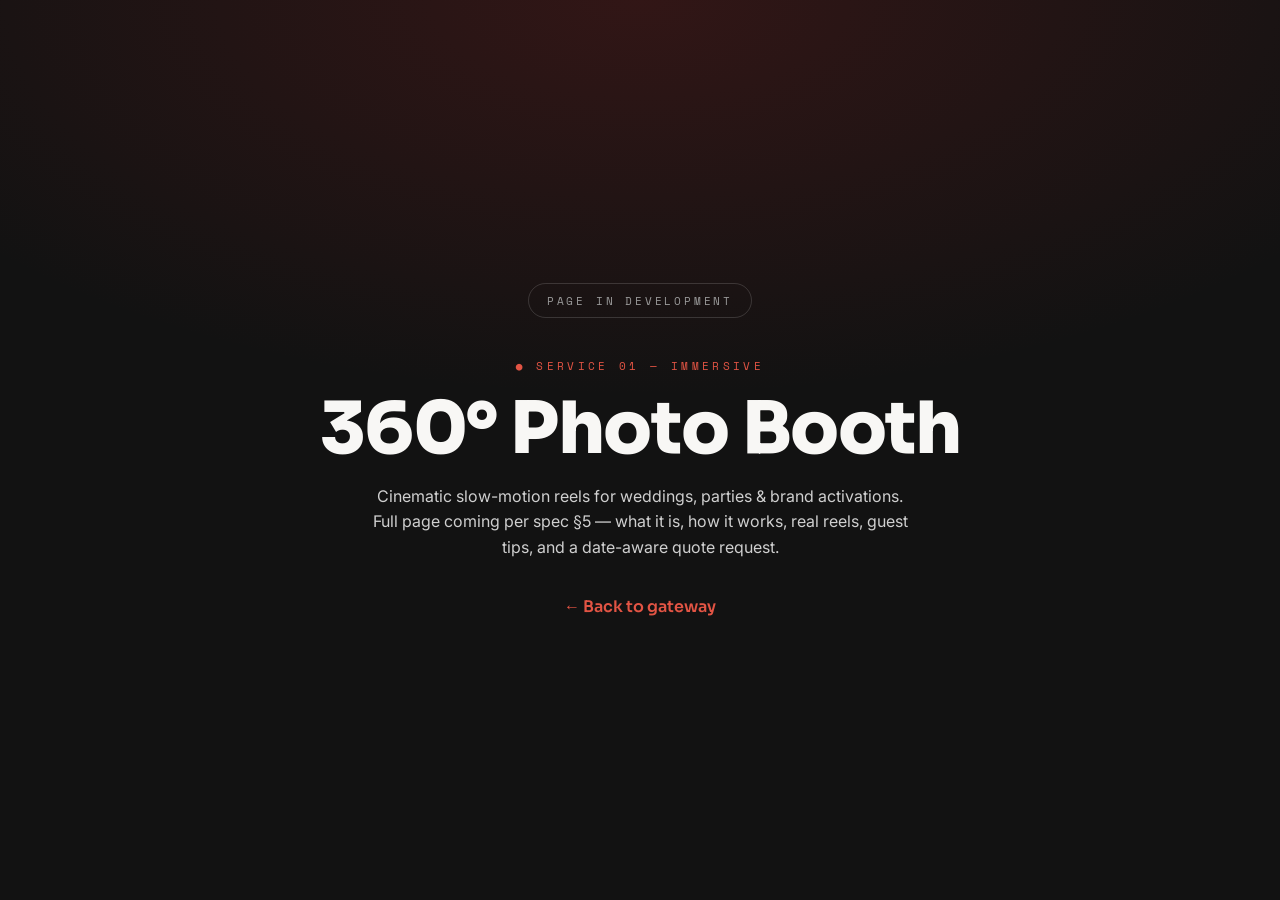
==== 360/index.html @ a1b97fe1 "Gateway landing prototype + spec v2 for kilpen.photography - Split 'choose your service' gateway wit" ====
<!DOCTYPE html>
<html lang="en">
<head>
  <meta charset="utf-8">
  <meta name="viewport" content="width=device-width, initial-scale=1">
  <title>360° Photo Booth — KilPen Photography</title>
  <meta name="theme-color" content="#121212">
  <link rel="preconnect" href="https://fonts.googleapis.com">
  <link rel="preconnect" href="https://fonts.gstatic.com" crossorigin>
  <link href="https://fonts.googleapis.com/css2?family=Sora:wght@600;800&family=Inter:wght@400;500&family=Space+Mono&display=swap" rel="stylesheet">
  <style>
    :root{--char:#121212;--red:#a32424;--flame:#e25444;--stone:#f8f7f5;--ink:#9a9a9a}
    *{margin:0;box-sizing:border-box}
    body{background:var(--char);color:var(--stone);font-family:"Inter",sans-serif;min-height:100svh;display:flex;flex-direction:column;align-items:center;justify-content:center;text-align:center;padding:2rem;background-image:radial-gradient(120% 80% at 50% 0%,rgba(163,36,36,.22),transparent 55%)}
    .eyebrow{font-family:"Space Mono",monospace;font-size:.7rem;letter-spacing:.3em;color:var(--flame);margin-bottom:1.2rem}
    h1{font-family:"Sora",sans-serif;font-weight:800;font-size:clamp(2.4rem,7vw,4.5rem);line-height:1;letter-spacing:-.02em;margin-bottom:1.2rem}
    p{max-width:34rem;color:#cfcfcf;line-height:1.6;margin-bottom:2.2rem}
    .tag{font-family:"Space Mono",monospace;font-size:.7rem;letter-spacing:.25em;color:var(--ink);border:1px solid rgba(255,255,255,.15);border-radius:999px;padding:.5rem 1.1rem;margin-bottom:2.4rem}
    a{color:var(--flame);text-decoration:none;font-family:"Sora",sans-serif;font-weight:600}
    a:hover{color:#fff}
  </style>
</head>
<body>
  <span class="tag">PAGE IN DEVELOPMENT</span>
  <span class="eyebrow">● SERVICE 01 — IMMERSIVE</span>
  <h1>360° Photo Booth</h1>
  <p>Cinematic slow-motion reels for weddings, parties &amp; brand activations. Full page coming per spec §5 — what&nbsp;it&nbsp;is, how it works, real reels, guest tips, and a date-aware quote request.</p>
  <a href="../">← Back to gateway</a>
</body>
</html>
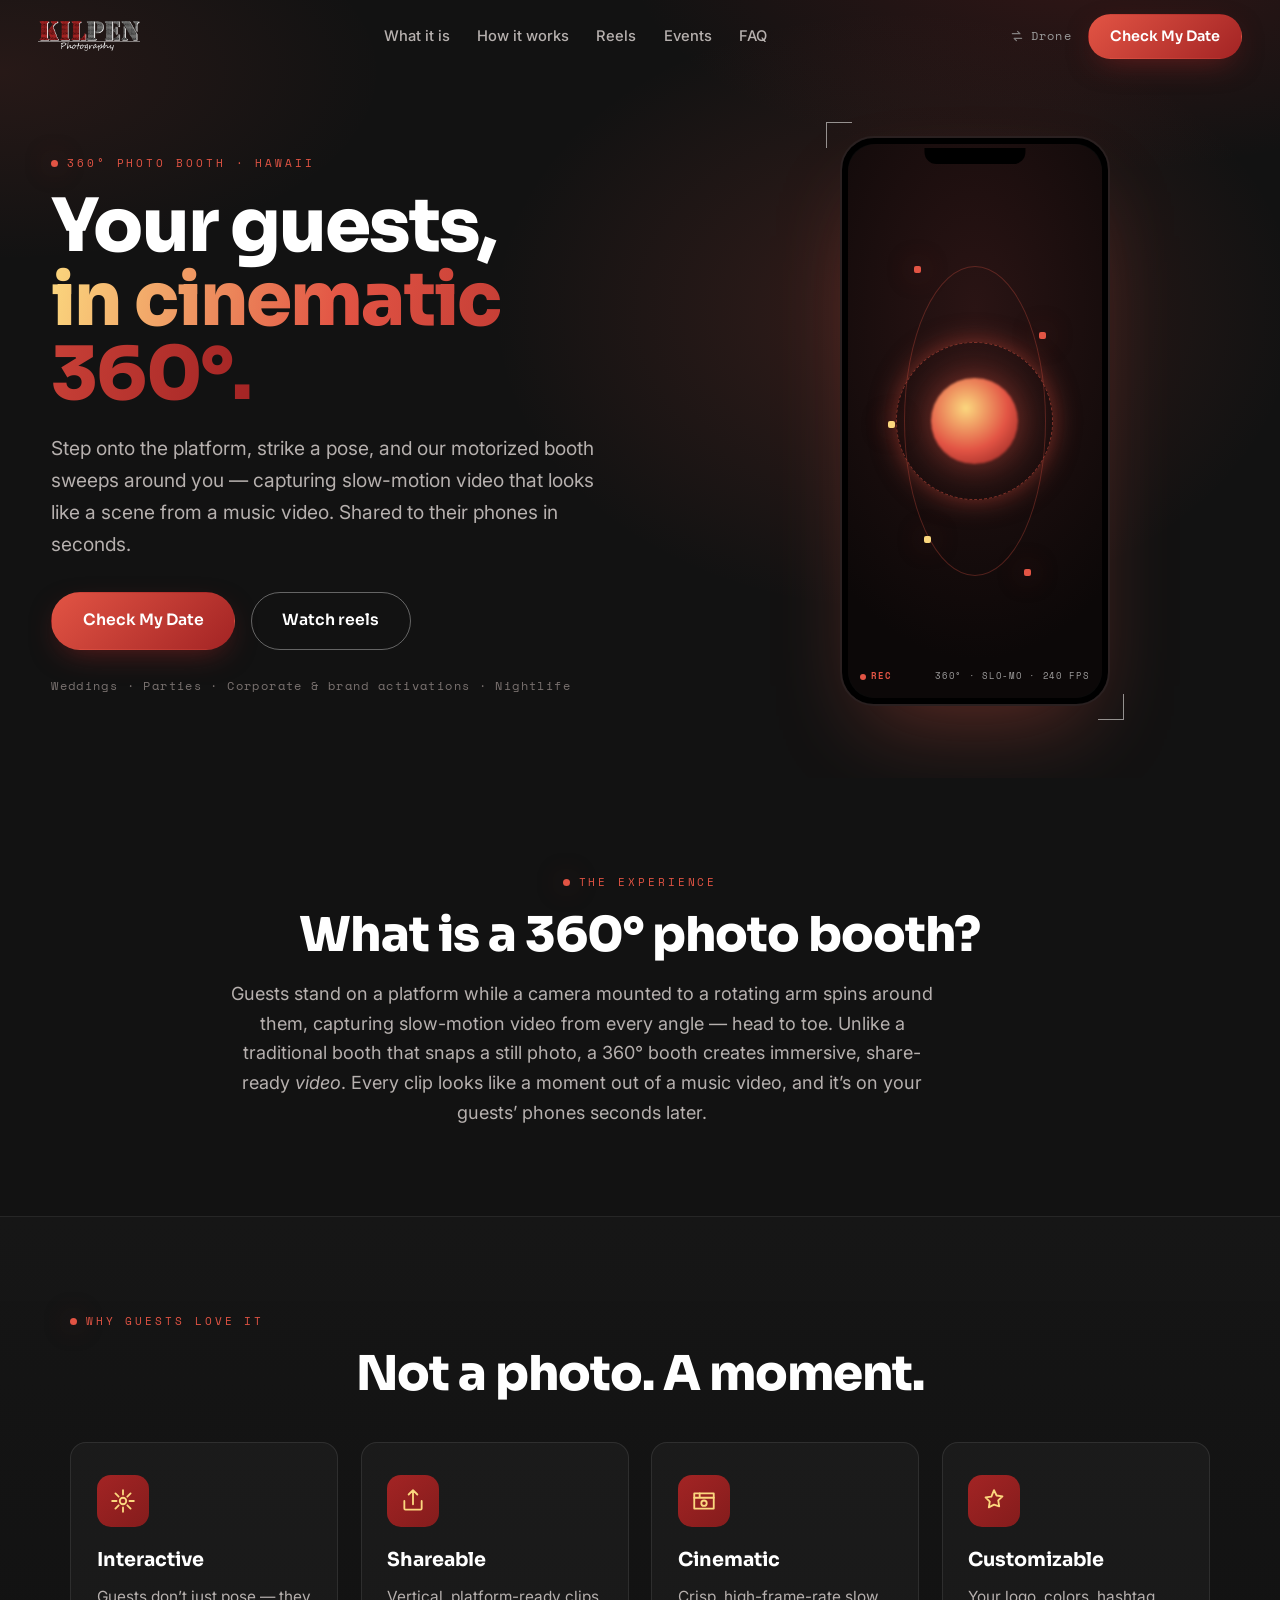
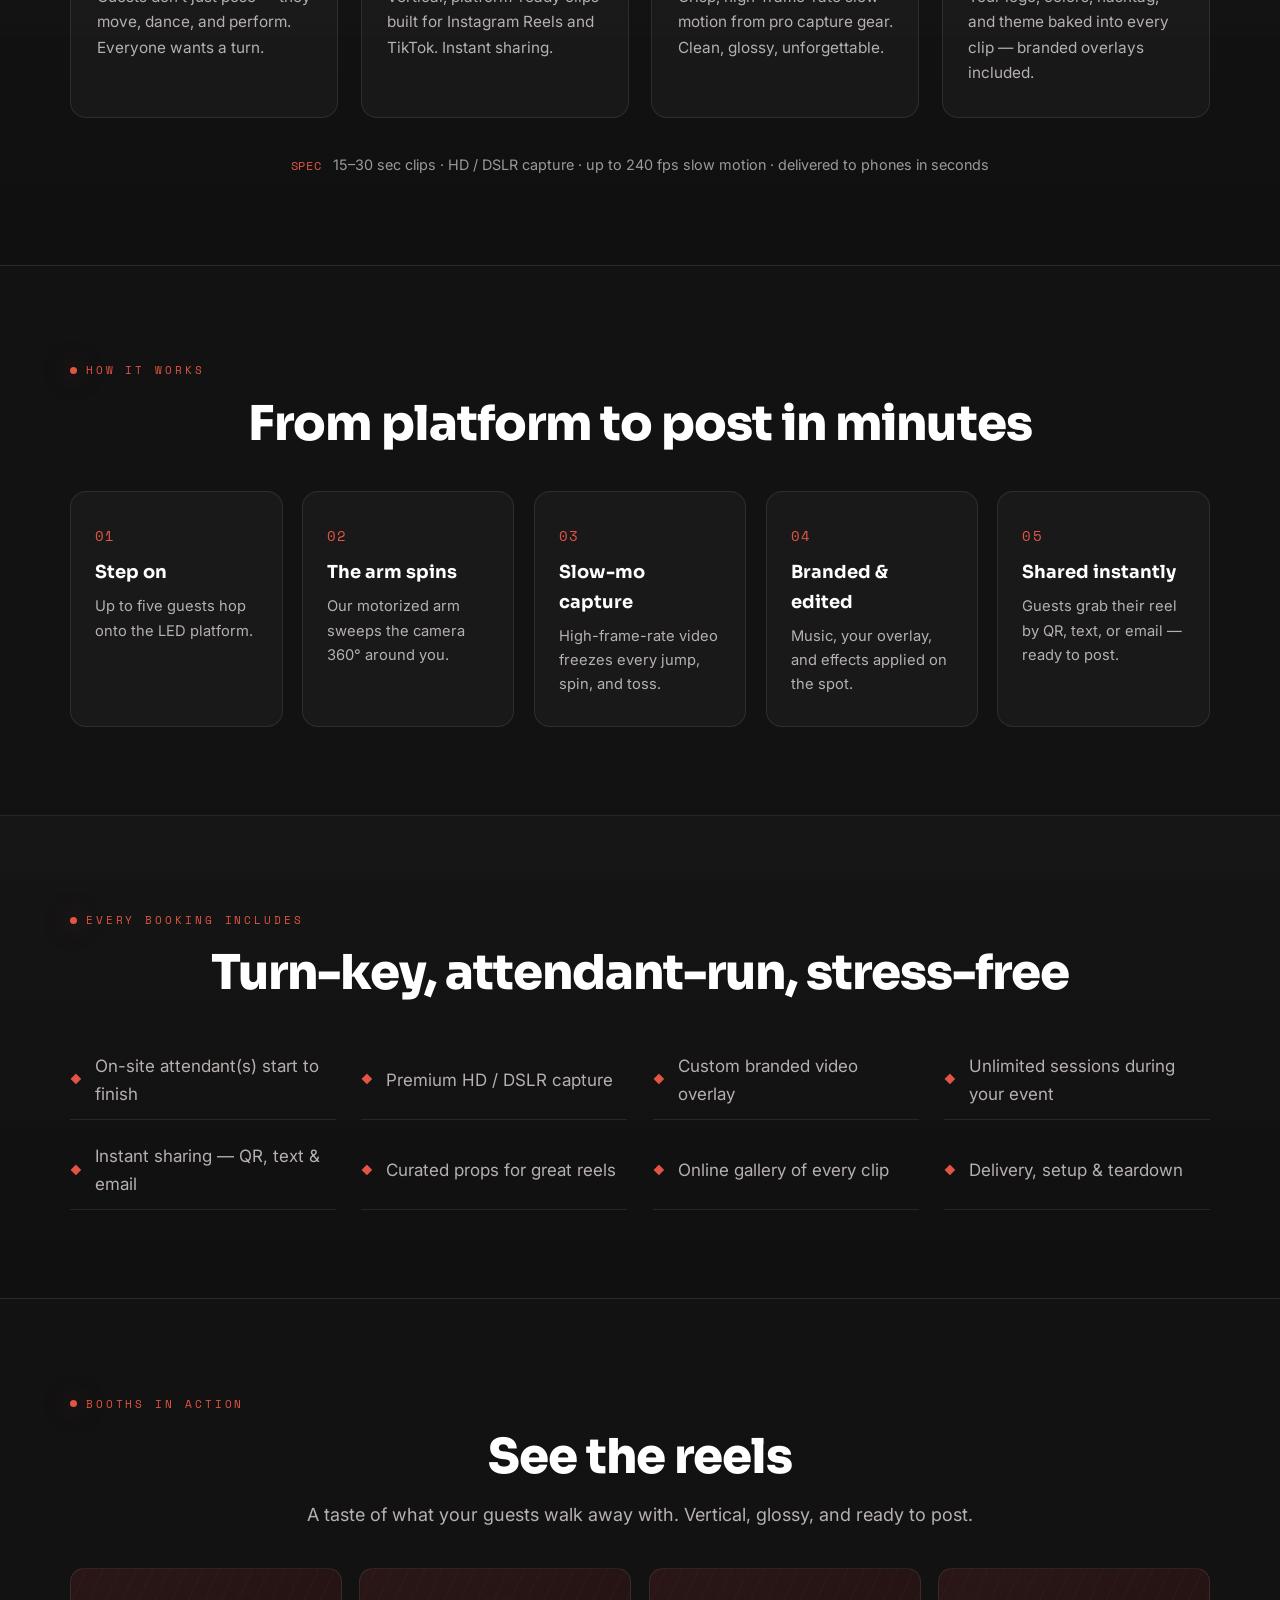
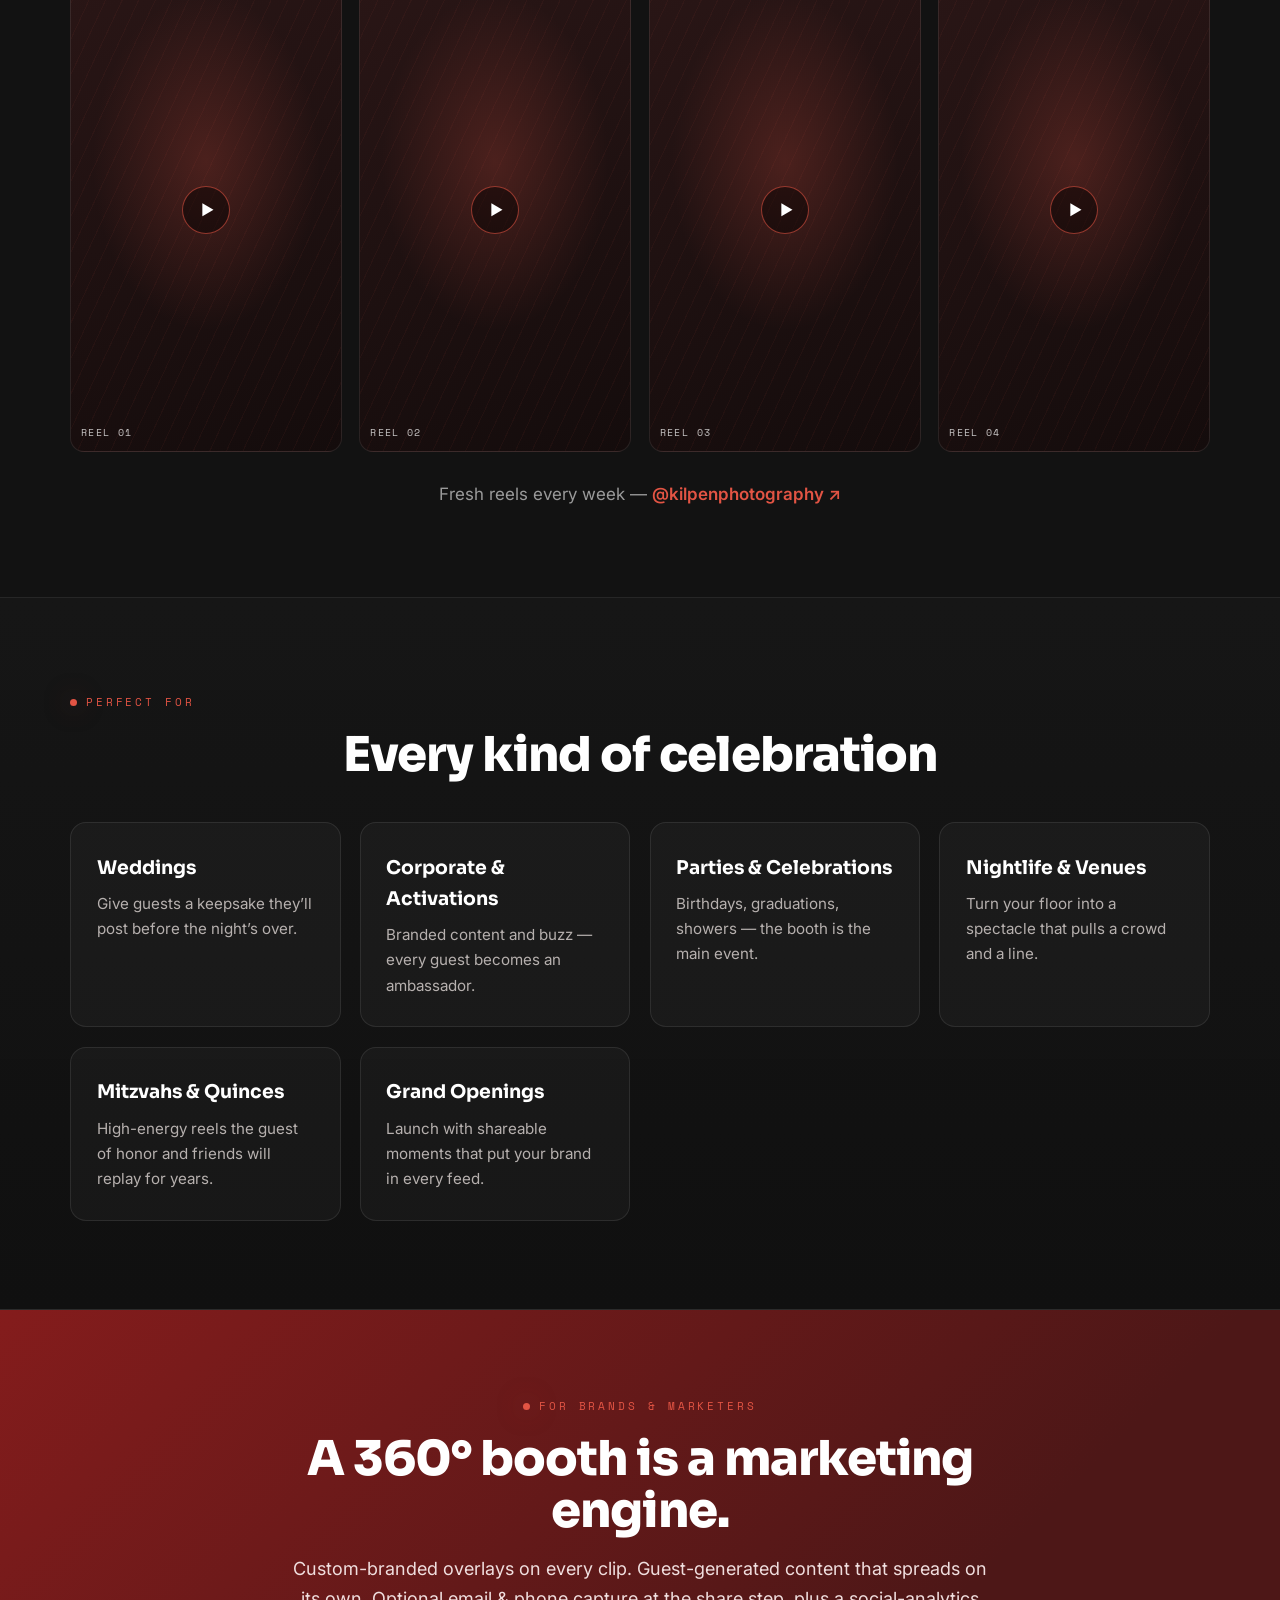
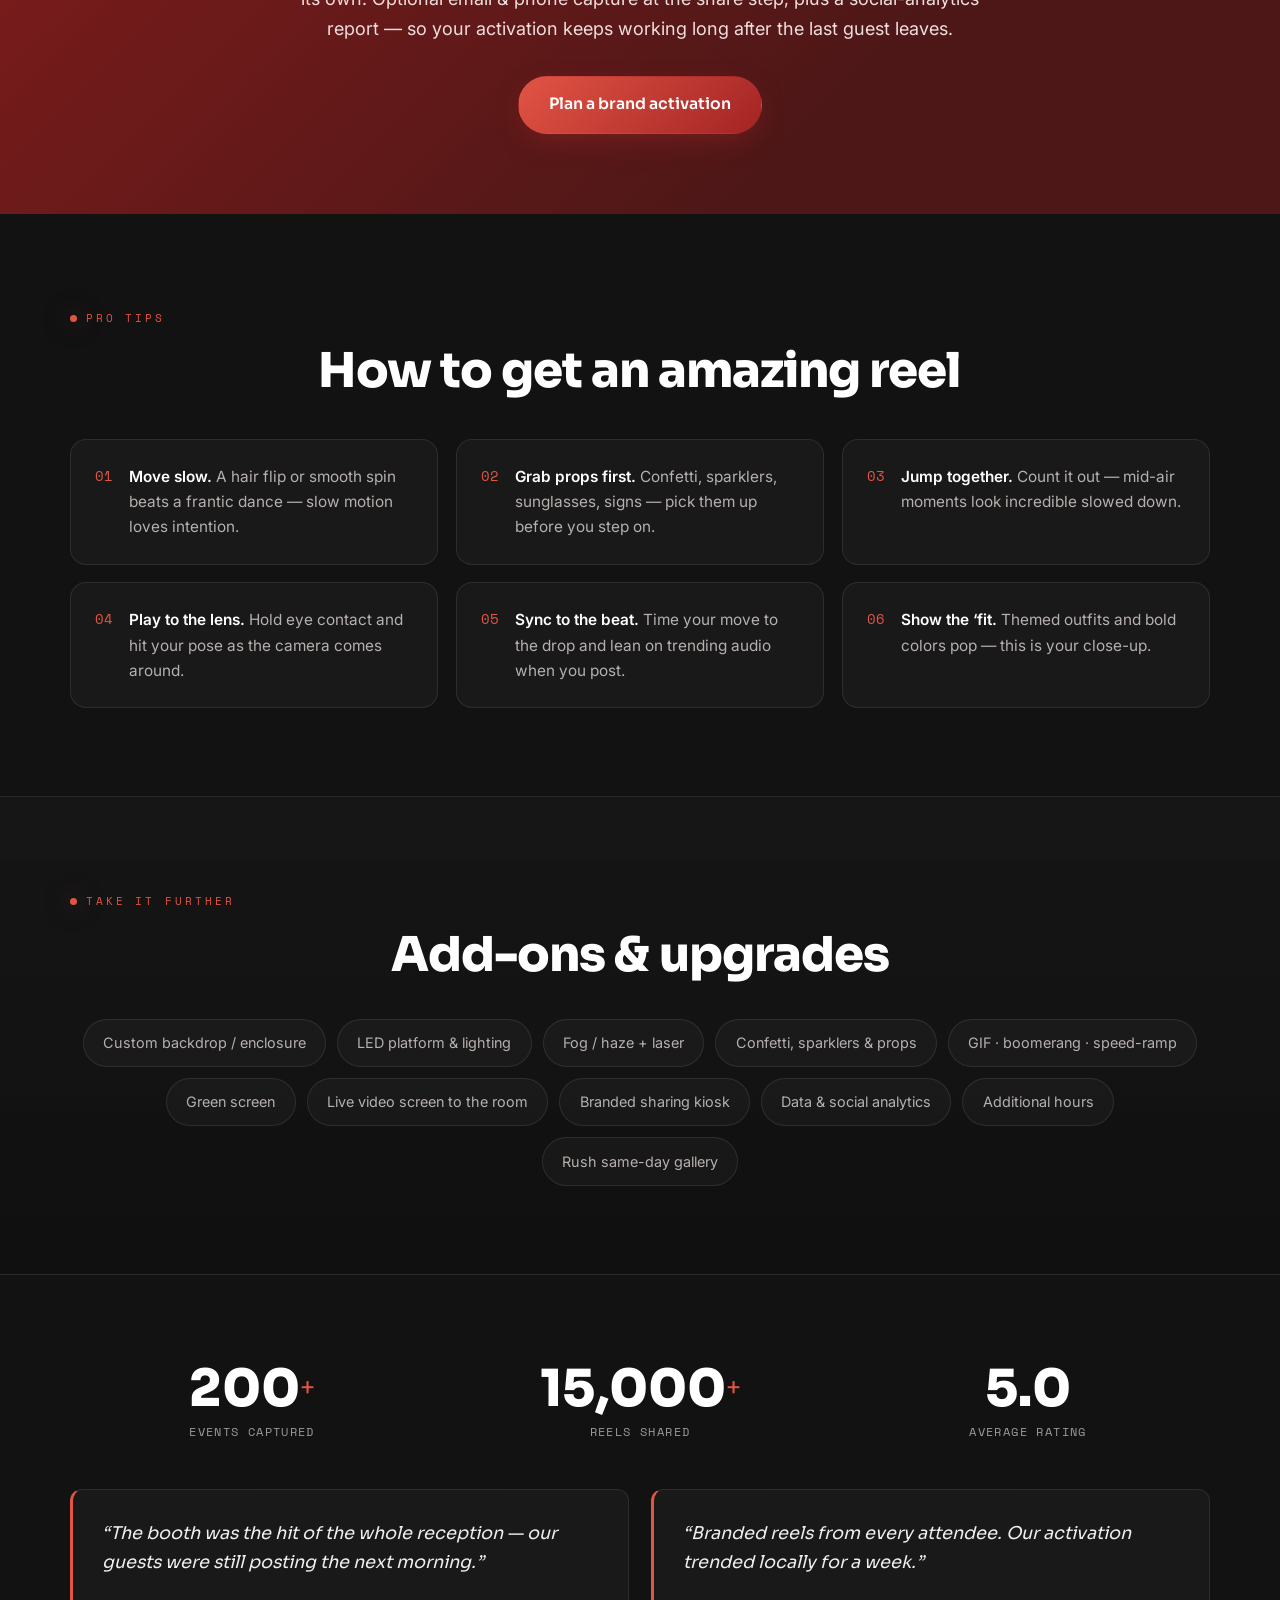
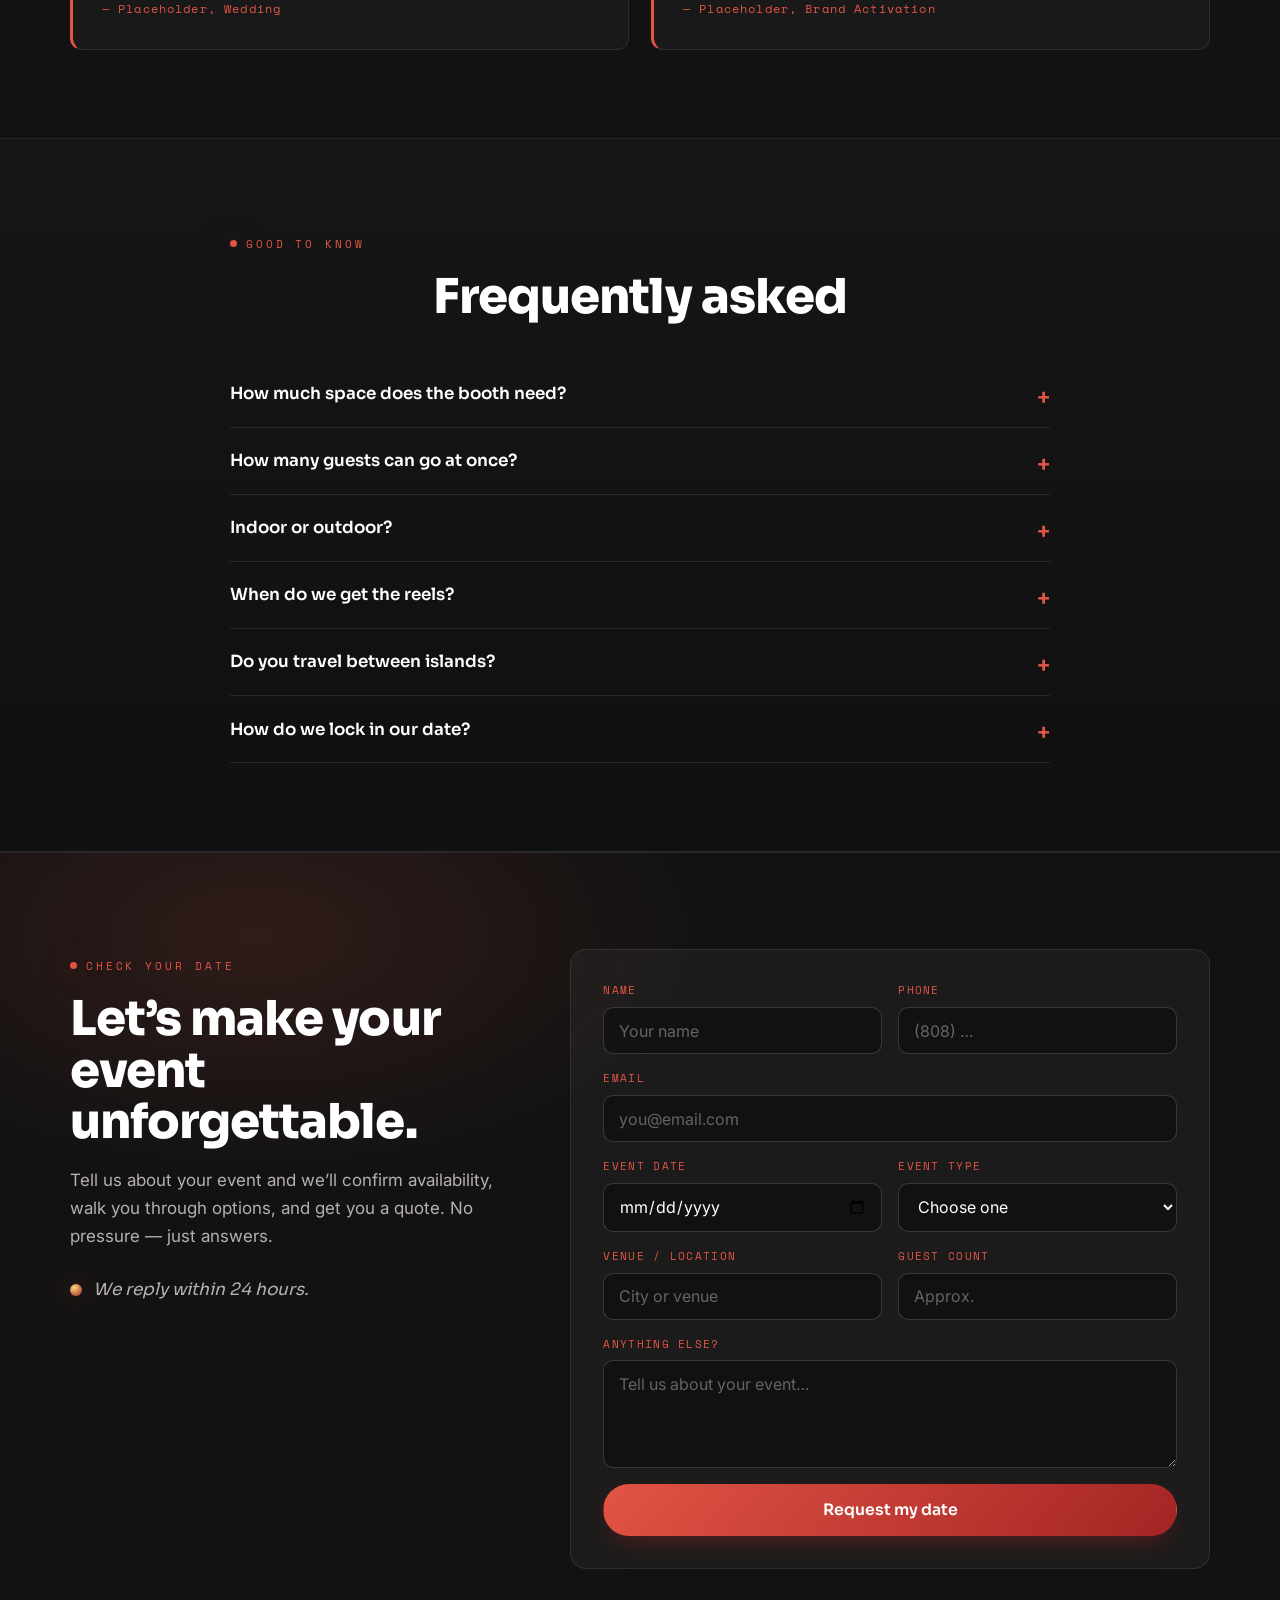
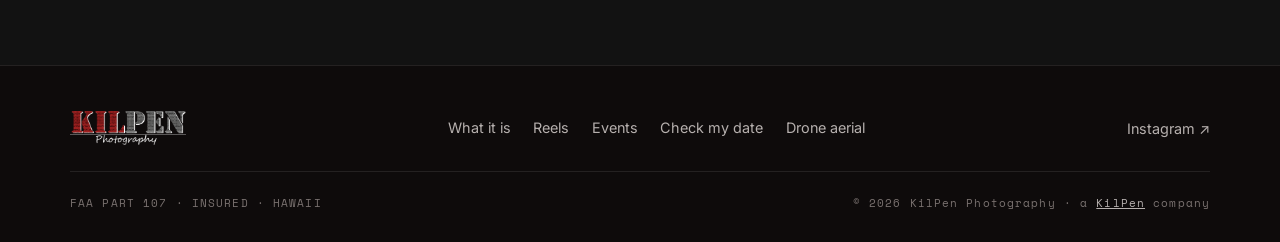
==== commit 59611965: "Build full /360 photo booth page Complete long-form page per spec §5, dark neon-crimson nightlife ae" ====
--- a/360/index.html
+++ b/360/index.html
@@ -3,28 +3,327 @@
 <head>
   <meta charset="utf-8">
   <meta name="viewport" content="width=device-width, initial-scale=1">
-  <title>360° Photo Booth — KilPen Photography</title>
+  <title>360° Photo Booth — KilPen Photography | Hawaii</title>
+  <meta name="description" content="KilPen Photography's 360° photo booth captures cinematic slow-motion reels your guests share instantly. Weddings, parties & brand activations across Hawaii. Check your date.">
   <meta name="theme-color" content="#121212">
+  <meta property="og:title" content="360° Photo Booth — KilPen Photography">
+  <meta property="og:description" content="Cinematic slow-motion 360° reels for weddings, parties & brand activations across Hawaii.">
+  <meta property="og:image" content="../assets/img/kilpen-penguin.png">
+  <link rel="icon" type="image/png" sizes="180x180" href="../assets/img/favicon-180.png">
+  <link rel="icon" type="image/png" sizes="32x32" href="../assets/img/favicon-32.png">
+  <link rel="apple-touch-icon" href="../assets/img/favicon-180.png">
   <link rel="preconnect" href="https://fonts.googleapis.com">
   <link rel="preconnect" href="https://fonts.gstatic.com" crossorigin>
-  <link href="https://fonts.googleapis.com/css2?family=Sora:wght@600;800&family=Inter:wght@400;500&family=Space+Mono&display=swap" rel="stylesheet">
-  <style>
-    :root{--char:#121212;--red:#a32424;--flame:#e25444;--stone:#f8f7f5;--ink:#9a9a9a}
-    *{margin:0;box-sizing:border-box}
-    body{background:var(--char);color:var(--stone);font-family:"Inter",sans-serif;min-height:100svh;display:flex;flex-direction:column;align-items:center;justify-content:center;text-align:center;padding:2rem;background-image:radial-gradient(120% 80% at 50% 0%,rgba(163,36,36,.22),transparent 55%)}
-    .eyebrow{font-family:"Space Mono",monospace;font-size:.7rem;letter-spacing:.3em;color:var(--flame);margin-bottom:1.2rem}
-    h1{font-family:"Sora",sans-serif;font-weight:800;font-size:clamp(2.4rem,7vw,4.5rem);line-height:1;letter-spacing:-.02em;margin-bottom:1.2rem}
-    p{max-width:34rem;color:#cfcfcf;line-height:1.6;margin-bottom:2.2rem}
-    .tag{font-family:"Space Mono",monospace;font-size:.7rem;letter-spacing:.25em;color:var(--ink);border:1px solid rgba(255,255,255,.15);border-radius:999px;padding:.5rem 1.1rem;margin-bottom:2.4rem}
-    a{color:var(--flame);text-decoration:none;font-family:"Sora",sans-serif;font-weight:600}
-    a:hover{color:#fff}
-  </style>
+  <link href="https://fonts.googleapis.com/css2?family=Sora:wght@400;600;700;800&family=Inter:wght@400;500;600&family=Space+Mono:wght@400;700&display=swap" rel="stylesheet">
+  <link rel="stylesheet" href="../assets/css/booth.css">
 </head>
 <body>
-  <span class="tag">PAGE IN DEVELOPMENT</span>
-  <span class="eyebrow">● SERVICE 01 — IMMERSIVE</span>
-  <h1>360° Photo Booth</h1>
-  <p>Cinematic slow-motion reels for weddings, parties &amp; brand activations. Full page coming per spec §5 — what&nbsp;it&nbsp;is, how it works, real reels, guest tips, and a date-aware quote request.</p>
-  <a href="../">← Back to gateway</a>
+
+  <!-- ===== Nav ===== -->
+  <header class="nav" id="nav">
+    <div class="nav__inner">
+      <a class="nav__brand" href="../" aria-label="KilPen Photography home">
+        <img src="../assets/img/kilpen-wordmark-dark.png" alt="KilPen Photography" height="30">
+      </a>
+      <nav class="nav__links" id="navLinks" aria-label="Primary">
+        <a href="#what">What it is</a>
+        <a href="#how">How it works</a>
+        <a href="#reels">Reels</a>
+        <a href="#events">Events</a>
+        <a href="#faq">FAQ</a>
+      </nav>
+      <div class="nav__actions">
+        <a href="../drone/" class="nav__switch"><svg viewBox="0 0 24 24" width="14" height="14" aria-hidden="true"><path d="M4 8h13l-4-4M20 16H7l4 4" fill="none" stroke="currentColor" stroke-width="2" stroke-linecap="round" stroke-linejoin="round"/></svg> Drone</a>
+        <a href="#quote" class="btn btn--primary btn--sm">Check My Date</a>
+      </div>
+      <button class="nav__toggle" id="navToggle" aria-label="Menu" aria-expanded="false"><span></span><span></span><span></span></button>
+    </div>
+  </header>
+
+  <!-- ===== Hero ===== -->
+  <section class="hero">
+    <div class="hero__glow" aria-hidden="true"></div>
+    <div class="hero__grid">
+      <div class="hero__copy">
+        <span class="eyebrow"><i class="dot"></i>360° PHOTO BOOTH · HAWAII</span>
+        <h1 class="hero__title">Your guests,<br><span class="grad">in cinematic 360°.</span></h1>
+        <p class="hero__sub">Step onto the platform, strike a pose, and our motorized booth sweeps around you — capturing slow-motion video that looks like a scene from a music video. Shared to their phones in seconds.</p>
+        <div class="hero__cta">
+          <a href="#quote" class="btn btn--primary">Check My Date</a>
+          <a href="#reels" class="btn btn--ghost">Watch reels</a>
+        </div>
+        <p class="hero__trust">Weddings · Parties · Corporate &amp; brand activations · Nightlife</p>
+      </div>
+
+      <!-- Placeholder reel: a phone-framed 360 reel mockup (swap for a real vertical reel loop) -->
+      <div class="hero__reel" aria-hidden="true">
+        <div class="phone">
+          <div class="phone__notch"></div>
+          <div class="phone__screen">
+            <div class="reelfx">
+              <div class="reelfx__ring"></div>
+              <div class="reelfx__subject"></div>
+              <span class="reelfx__c reelfx__c1"></span>
+              <span class="reelfx__c reelfx__c2"></span>
+              <span class="reelfx__c reelfx__c3"></span>
+              <span class="reelfx__c reelfx__c4"></span>
+              <span class="reelfx__c reelfx__c5"></span>
+            </div>
+            <div class="phone__hud">
+              <span class="phone__rec"><i></i>REC</span>
+              <span>360° · SLO-MO · 240 FPS</span>
+            </div>
+          </div>
+        </div>
+        <div class="corner corner--tl"></div>
+        <div class="corner corner--br"></div>
+      </div>
+    </div>
+  </section>
+
+  <!-- ===== What is a 360 booth ===== -->
+  <section class="section" id="what">
+    <div class="container narrow center">
+      <span class="eyebrow center"><i class="dot"></i>THE EXPERIENCE</span>
+      <h2 class="section__title">What is a 360° photo booth?</h2>
+      <p class="lede">Guests stand on a platform while a camera mounted to a rotating arm spins around them, capturing slow-motion video from every angle — head to toe. Unlike a traditional booth that snaps a still photo, a 360° booth creates immersive, share-ready <em>video</em>. Every clip looks like a moment out of a music video, and it&rsquo;s on your guests&rsquo; phones seconds later.</p>
+    </div>
+  </section>
+
+  <!-- ===== Why / four pillars ===== -->
+  <section class="section section--alt" id="why">
+    <div class="container">
+      <span class="eyebrow center"><i class="dot"></i>WHY GUESTS LOVE IT</span>
+      <h2 class="section__title center">Not a photo. A moment.</h2>
+      <div class="pillars">
+        <article class="pillar reveal">
+          <div class="pillar__icon"><svg viewBox="0 0 24 24"><path d="M12 2v4M12 18v4M2 12h4M18 12h4M5 5l3 3M16 16l3 3M19 5l-3 3M8 16l-3 3"/><circle cx="12" cy="12" r="3"/></svg></div>
+          <h3>Interactive</h3>
+          <p>Guests don&rsquo;t just pose — they move, dance, and perform. Everyone wants a turn.</p>
+        </article>
+        <article class="pillar reveal delay-1">
+          <div class="pillar__icon"><svg viewBox="0 0 24 24"><path d="M4 12v7a1 1 0 0 0 1 1h14a1 1 0 0 0 1-1v-7M16 6l-4-4-4 4M12 2v13"/></svg></div>
+          <h3>Shareable</h3>
+          <p>Vertical, platform-ready clips built for Instagram Reels and TikTok. Instant sharing.</p>
+        </article>
+        <article class="pillar reveal delay-2">
+          <div class="pillar__icon"><svg viewBox="0 0 24 24"><path d="M3 5h18v14H3z"/><path d="M3 9h18M8 5v4"/><circle cx="12" cy="14" r="2.5"/></svg></div>
+          <h3>Cinematic</h3>
+          <p>Crisp, high-frame-rate slow motion from pro capture gear. Clean, glossy, unforgettable.</p>
+        </article>
+        <article class="pillar reveal delay-3">
+          <div class="pillar__icon"><svg viewBox="0 0 24 24"><path d="M12 2l2.4 4.9 5.4.8-3.9 3.8.9 5.4L12 15.4 7.2 17.9l.9-5.4L4.2 8.7l5.4-.8z"/></svg></div>
+          <h3>Customizable</h3>
+          <p>Your logo, colors, hashtag, and theme baked into every clip — branded overlays included.</p>
+        </article>
+      </div>
+      <p class="spec-note center"><span class="mono">SPEC</span> 15–30&nbsp;sec clips · HD / DSLR capture · up to 240&nbsp;fps slow motion · delivered to phones in seconds</p>
+    </div>
+  </section>
+
+  <!-- ===== How it works ===== -->
+  <section class="section" id="how">
+    <div class="container">
+      <span class="eyebrow center"><i class="dot"></i>HOW IT WORKS</span>
+      <h2 class="section__title center">From platform to post in minutes</h2>
+      <ol class="steps">
+        <li class="step reveal"><span class="step__n">01</span><h3>Step on</h3><p>Up to five guests hop onto the LED platform.</p></li>
+        <li class="step reveal delay-1"><span class="step__n">02</span><h3>The arm spins</h3><p>Our motorized arm sweeps the camera 360° around you.</p></li>
+        <li class="step reveal delay-2"><span class="step__n">03</span><h3>Slow-mo capture</h3><p>High-frame-rate video freezes every jump, spin, and toss.</p></li>
+        <li class="step reveal delay-3"><span class="step__n">04</span><h3>Branded &amp; edited</h3><p>Music, your overlay, and effects applied on the spot.</p></li>
+        <li class="step reveal delay-4"><span class="step__n">05</span><h3>Shared instantly</h3><p>Guests grab their reel by QR, text, or email — ready to post.</p></li>
+      </ol>
+    </div>
+  </section>
+
+  <!-- ===== What's included ===== -->
+  <section class="section section--alt" id="included">
+    <div class="container">
+      <span class="eyebrow center"><i class="dot"></i>EVERY BOOKING INCLUDES</span>
+      <h2 class="section__title center">Turn-key, attendant-run, stress-free</h2>
+      <ul class="included">
+        <li class="reveal"><span>◆</span>On-site attendant(s) start to finish</li>
+        <li class="reveal"><span>◆</span>Premium HD / DSLR capture</li>
+        <li class="reveal"><span>◆</span>Custom branded video overlay</li>
+        <li class="reveal"><span>◆</span>Unlimited sessions during your event</li>
+        <li class="reveal"><span>◆</span>Instant sharing — QR, text &amp; email</li>
+        <li class="reveal"><span>◆</span>Curated props for great reels</li>
+        <li class="reveal"><span>◆</span>Online gallery of every clip</li>
+        <li class="reveal"><span>◆</span>Delivery, setup &amp; teardown</li>
+      </ul>
+    </div>
+  </section>
+
+  <!-- ===== Reels gallery ===== -->
+  <section class="section" id="reels">
+    <div class="container">
+      <span class="eyebrow center"><i class="dot"></i>BOOTHS IN ACTION</span>
+      <h2 class="section__title center">See the reels</h2>
+      <p class="lede center">A taste of what your guests walk away with. Vertical, glossy, and ready to post.</p>
+      <!-- [CONFIRM] Placeholder reel tiles — swap each for a real 9:16 reel (video/poster) or an embedded Instagram feed -->
+      <div class="reels">
+        <div class="reel reveal"><span class="reel__play">▶</span><span class="reel__tag">REEL 01</span></div>
+        <div class="reel reveal delay-1"><span class="reel__play">▶</span><span class="reel__tag">REEL 02</span></div>
+        <div class="reel reveal delay-2"><span class="reel__play">▶</span><span class="reel__tag">REEL 03</span></div>
+        <div class="reel reveal delay-3"><span class="reel__play">▶</span><span class="reel__tag">REEL 04</span></div>
+      </div>
+      <p class="reels__follow">Fresh reels every week —
+        <a href="https://instagram.com/kilpenphotography" rel="noopener">@kilpenphotography ↗</a>
+      </p>
+    </div>
+  </section>
+
+  <!-- ===== Event types ===== -->
+  <section class="section section--alt" id="events">
+    <div class="container">
+      <span class="eyebrow center"><i class="dot"></i>PERFECT FOR</span>
+      <h2 class="section__title center">Every kind of celebration</h2>
+      <div class="events">
+        <article class="event reveal"><h3>Weddings</h3><p>Give guests a keepsake they&rsquo;ll post before the night&rsquo;s over.</p></article>
+        <article class="event reveal delay-1"><h3>Corporate &amp; Activations</h3><p>Branded content and buzz — every guest becomes an ambassador.</p></article>
+        <article class="event reveal delay-2"><h3>Parties &amp; Celebrations</h3><p>Birthdays, graduations, showers — the booth is the main event.</p></article>
+        <article class="event reveal delay-3"><h3>Nightlife &amp; Venues</h3><p>Turn your floor into a spectacle that pulls a crowd and a line.</p></article>
+        <article class="event reveal"><h3>Mitzvahs &amp; Quinces</h3><p>High-energy reels the guest of honor and friends will replay for years.</p></article>
+        <article class="event reveal delay-1"><h3>Grand Openings</h3><p>Launch with shareable moments that put your brand in every feed.</p></article>
+      </div>
+    </div>
+  </section>
+
+  <!-- ===== Corporate / brand-activation band ===== -->
+  <section class="cta-band">
+    <div class="container narrow center">
+      <span class="eyebrow center"><i class="dot"></i>FOR BRANDS &amp; MARKETERS</span>
+      <h2 class="section__title">A 360° booth is a marketing engine.</h2>
+      <p class="lede">Custom-branded overlays on every clip. Guest-generated content that spreads on its own. Optional email &amp; phone capture at the share step, plus a social-analytics report — so your activation keeps working long after the last guest leaves.</p>
+      <a href="#quote" class="btn btn--primary">Plan a brand activation</a>
+    </div>
+  </section>
+
+  <!-- ===== Tips ===== -->
+  <section class="section" id="tips">
+    <div class="container">
+      <span class="eyebrow center"><i class="dot"></i>PRO TIPS</span>
+      <h2 class="section__title center">How to get an amazing reel</h2>
+      <div class="tips">
+        <div class="tip reveal"><span class="tip__n">01</span><p><strong>Move slow.</strong> A hair flip or smooth spin beats a frantic dance — slow motion loves intention.</p></div>
+        <div class="tip reveal delay-1"><span class="tip__n">02</span><p><strong>Grab props first.</strong> Confetti, sparklers, sunglasses, signs — pick them up before you step on.</p></div>
+        <div class="tip reveal delay-2"><span class="tip__n">03</span><p><strong>Jump together.</strong> Count it out — mid-air moments look incredible slowed down.</p></div>
+        <div class="tip reveal delay-3"><span class="tip__n">04</span><p><strong>Play to the lens.</strong> Hold eye contact and hit your pose as the camera comes around.</p></div>
+        <div class="tip reveal"><span class="tip__n">05</span><p><strong>Sync to the beat.</strong> Time your move to the drop and lean on trending audio when you post.</p></div>
+        <div class="tip reveal delay-1"><span class="tip__n">06</span><p><strong>Show the &lsquo;fit.</strong> Themed outfits and bold colors pop — this is your close-up.</p></div>
+      </div>
+    </div>
+  </section>
+
+  <!-- ===== Add-ons ===== -->
+  <section class="section section--alt" id="addons">
+    <div class="container">
+      <span class="eyebrow center"><i class="dot"></i>TAKE IT FURTHER</span>
+      <h2 class="section__title center">Add-ons &amp; upgrades</h2>
+      <div class="chips">
+        <span class="chip reveal">Custom backdrop / enclosure</span>
+        <span class="chip reveal">LED platform &amp; lighting</span>
+        <span class="chip reveal">Fog / haze + laser</span>
+        <span class="chip reveal">Confetti, sparklers &amp; props</span>
+        <span class="chip reveal">GIF · boomerang · speed-ramp</span>
+        <span class="chip reveal">Green screen</span>
+        <span class="chip reveal">Live video screen to the room</span>
+        <span class="chip reveal">Branded sharing kiosk</span>
+        <span class="chip reveal">Data &amp; social analytics</span>
+        <span class="chip reveal">Additional hours</span>
+        <span class="chip reveal">Rush same-day gallery</span>
+      </div>
+    </div>
+  </section>
+
+  <!-- ===== Social proof ===== -->
+  <section class="section" id="loved">
+    <div class="container">
+      <div class="stats">
+        <div class="stat reveal"><span class="stat__v" data-count="200">0</span><span class="stat__plus">+</span><span class="stat__l">events captured</span></div>
+        <div class="stat reveal delay-1"><span class="stat__v" data-count="15000">0</span><span class="stat__plus">+</span><span class="stat__l">reels shared</span></div>
+        <div class="stat reveal delay-2"><span class="stat__v">5.0</span><span class="stat__l">average rating</span></div>
+      </div>
+      <!-- [CONFIRM] Placeholder testimonials — replace with real client quotes -->
+      <div class="quotes">
+        <blockquote class="reveal"><p>“The booth was the hit of the whole reception — our guests were still posting the next morning.”</p><cite>— Placeholder, Wedding</cite></blockquote>
+        <blockquote class="reveal delay-1"><p>“Branded reels from every attendee. Our activation trended locally for a week.”</p><cite>— Placeholder, Brand Activation</cite></blockquote>
+      </div>
+    </div>
+  </section>
+
+  <!-- ===== FAQ ===== -->
+  <section class="section section--alt" id="faq">
+    <div class="container narrow">
+      <span class="eyebrow center"><i class="dot"></i>GOOD TO KNOW</span>
+      <h2 class="section__title center">Frequently asked</h2>
+      <div class="faq">
+        <details class="reveal"><summary>How much space does the booth need?</summary><p>About a 10×10&nbsp;ft area with a standard power outlet nearby. We handle the rest. <span class="mono">[confirm]</span></p></details>
+        <details class="reveal"><summary>How many guests can go at once?</summary><p>Up to five comfortably on the platform, depending on the setup. <span class="mono">[confirm]</span></p></details>
+        <details class="reveal"><summary>Indoor or outdoor?</summary><p>Both — outdoor setups just need level ground and weather permitting.</p></details>
+        <details class="reveal"><summary>When do we get the reels?</summary><p>Instantly at the event via QR, text, or email, plus a full online gallery within 48&nbsp;hours. <span class="mono">[confirm]</span></p></details>
+        <details class="reveal"><summary>Do you travel between islands?</summary><p>Yes — we serve events across the Hawaiian Islands; travel is quoted per event. <span class="mono">[confirm]</span></p></details>
+        <details class="reveal"><summary>How do we lock in our date?</summary><p>Send a quote request below and we&rsquo;ll confirm availability and hold your date. We reply within 24&nbsp;hours.</p></details>
+      </div>
+    </div>
+  </section>
+
+  <!-- ===== Quote form ===== -->
+  <section class="quote" id="quote">
+    <div class="container quote__grid">
+      <div class="quote__copy">
+        <span class="eyebrow"><i class="dot"></i>CHECK YOUR DATE</span>
+        <h2 class="section__title">Let&rsquo;s make your event unforgettable.</h2>
+        <p>Tell us about your event and we&rsquo;ll confirm availability, walk you through options, and get you a quote. No pressure — just answers.</p>
+        <p class="quote__promise"><span class="sunrise-dot" aria-hidden="true"></span>We reply within 24 hours.</p>
+      </div>
+      <!-- [CONFIG] Wire action to a real endpoint (Apps Script / Formspree / Worker) delivering to photo@kilpen.com -->
+      <form class="quote__form" id="quoteForm" novalidate>
+        <div class="row2">
+          <label><span>Name</span><input type="text" name="name" placeholder="Your name" required></label>
+          <label><span>Phone</span><input type="tel" name="phone" placeholder="(808) …"></label>
+        </div>
+        <label><span>Email</span><input type="email" name="email" placeholder="you@email.com" required></label>
+        <div class="row2">
+          <label><span>Event date</span><input type="date" name="date"></label>
+          <label><span>Event type</span>
+            <select name="type">
+              <option value="" disabled selected>Choose one</option>
+              <option>Wedding</option><option>Corporate / brand activation</option>
+              <option>Party / celebration</option><option>Nightlife / venue</option>
+              <option>Mitzvah / quinceañera</option><option>Other</option>
+            </select>
+          </label>
+        </div>
+        <div class="row2">
+          <label><span>Venue / location</span><input type="text" name="location" placeholder="City or venue"></label>
+          <label><span>Guest count</span><input type="text" name="guests" placeholder="Approx."></label>
+        </div>
+        <label><span>Anything else?</span><textarea name="message" rows="4" placeholder="Tell us about your event…"></textarea></label>
+        <button type="submit" class="btn btn--primary btn--full">Request my date</button>
+        <p class="quote__ok" id="quoteOk" hidden>Thanks! Your request is in — we&rsquo;ll be in touch within 24 hours. <span class="mono">(demo — form endpoint not yet connected)</span></p>
+      </form>
+    </div>
+  </section>
+
+  <!-- ===== Footer ===== -->
+  <footer class="foot">
+    <div class="container foot__inner">
+      <a href="../" class="foot__brand"><img src="../assets/img/kilpen-wordmark-dark.png" alt="KilPen Photography" height="34"></a>
+      <nav class="foot__links" aria-label="Footer">
+        <a href="#what">What it is</a><a href="#reels">Reels</a><a href="#events">Events</a>
+        <a href="#quote">Check my date</a><a href="../drone/">Drone aerial</a>
+      </nav>
+      <div class="foot__social">
+        <a href="https://instagram.com/kilpenphotography" rel="noopener">Instagram ↗</a>
+      </div>
+    </div>
+    <div class="container foot__legal">
+      <span>FAA PART 107 · INSURED · HAWAII</span>
+      <span>© <span id="yr"></span> KilPen Photography · a <a href="https://kilpen.com" rel="noopener">KilPen</a> company</span>
+    </div>
+  </footer>
+
+  <script src="../assets/js/booth.js"></script>
 </body>
 </html>
--- a/assets/css/booth.css
+++ b/assets/css/booth.css
@@ -0,0 +1,270 @@
+/* ============================================================
+   KilPen Photography — 360° Photo Booth page
+   Dark, neon-crimson, nightlife energy. Shares gateway tokens.
+   ============================================================ */
+
+:root {
+  --char-950:#121212; --char-900:#1a1414; --char-850:#1e1616; --char-800:#241a1a;
+  --red-600:#a32424; --red-700:#841c1c; --flame-500:#e25444; --flame-600:#c0392b;
+  --stone-50:#f8f7f5; --ink-400:#b6b0ae; --ink-500:#9a9a9a; --ink-600:#7a7270;
+  --line: rgba(255,255,255,0.09);
+  --glow-red: 0 0 26px rgba(226,84,68,.5);
+  --font-display:"Sora",system-ui,sans-serif;
+  --font-body:"Inter",system-ui,sans-serif;
+  --font-mono:"Space Mono",ui-monospace,monospace;
+  --radius:16px;
+}
+
+* { margin:0; padding:0; box-sizing:border-box; }
+html { scroll-behavior:smooth; scroll-padding-top:84px; }
+body {
+  background:var(--char-950); color:var(--stone-50);
+  font-family:var(--font-body); line-height:1.65; font-size:17px;
+  -webkit-font-smoothing:antialiased;
+  background-image:
+    radial-gradient(60% 40% at 85% -5%, rgba(163,36,36,.22), transparent 60%),
+    radial-gradient(50% 35% at 0% 8%, rgba(226,84,68,.10), transparent 60%);
+  background-attachment:fixed;
+}
+img { max-width:100%; display:block; }
+
+.container { width:min(1140px,92vw); margin-inline:auto; }
+.container.narrow { width:min(820px,92vw); }
+.center { text-align:center; }
+
+/* ---------- Shared type ---------- */
+.eyebrow {
+  display:inline-flex; align-items:center; gap:.55rem;
+  font-family:var(--font-mono); font-size:.7rem; letter-spacing:.26em;
+  color:var(--flame-500); margin-bottom:1.1rem;
+}
+.eyebrow.center { justify-content:center; }
+.eyebrow .dot { width:7px;height:7px;border-radius:50%;background:var(--flame-500);box-shadow:var(--glow-red);animation:pulse 2s ease-in-out infinite; }
+.section__title {
+  font-family:var(--font-display); font-weight:800;
+  font-size:clamp(1.9rem,4vw,3rem); line-height:1.08; letter-spacing:-.02em;
+  color:#fff; margin-bottom:1.1rem;
+}
+.lede { font-size:1.13rem; color:var(--ink-400); max-width:44rem; }
+.lede.center { margin-inline:auto; }
+.mono { font-family:var(--font-mono); font-size:.82em; color:var(--ink-600); letter-spacing:.05em; }
+.grad {
+  background:linear-gradient(100deg,#fbd77e,var(--flame-500) 45%,var(--red-600));
+  -webkit-background-clip:text; background-clip:text; color:transparent;
+}
+
+/* ---------- Buttons ---------- */
+.btn {
+  display:inline-flex; align-items:center; gap:.6rem;
+  padding:.95rem 1.9rem; border-radius:999px;
+  font-family:var(--font-display); font-weight:600; font-size:.98rem;
+  text-decoration:none; color:#fff; border:1.5px solid transparent; cursor:pointer;
+  transition:transform .25s, box-shadow .25s, background .25s, border-color .25s;
+}
+.btn--sm { padding:.6rem 1.3rem; font-size:.9rem; }
+.btn--full { width:100%; justify-content:center; }
+.btn--primary { background:linear-gradient(135deg,var(--flame-500),var(--red-600)); box-shadow:0 10px 30px -10px rgba(163,36,36,.6); }
+.btn--primary:hover { transform:translateY(-2px); box-shadow:0 16px 36px -10px rgba(226,84,68,.7); }
+.btn--ghost { border-color:rgba(255,255,255,.35); }
+.btn--ghost:hover { border-color:#fff; background:rgba(255,255,255,.06); }
+
+/* ---------- Nav ---------- */
+.nav {
+  position:fixed; inset:0 0 auto 0; z-index:100; height:74px;
+  display:flex; align-items:center; transition:background .35s, box-shadow .35s, border-color .35s;
+  border-bottom:1px solid transparent;
+}
+.nav.scrolled { background:rgba(18,18,18,.86); backdrop-filter:blur(12px); border-bottom-color:var(--line); }
+.nav__inner { width:min(1240px,94vw); margin-inline:auto; display:flex; align-items:center; justify-content:space-between; gap:1.5rem; }
+.nav__brand img { height:30px; width:auto; }
+.nav__links { display:flex; gap:1.7rem; }
+.nav__links a { color:var(--ink-400); text-decoration:none; font-size:.92rem; font-weight:500; transition:color .2s; }
+.nav__links a:hover { color:var(--flame-500); }
+.nav__actions { display:flex; align-items:center; gap:1rem; }
+.nav__switch { display:inline-flex; align-items:center; gap:.4rem; color:var(--ink-500); text-decoration:none; font-family:var(--font-mono); font-size:.78rem; letter-spacing:.1em; transition:color .2s; }
+.nav__switch svg { opacity:.8; }
+.nav__switch:hover { color:#fff; }
+.nav__toggle { display:none; flex-direction:column; gap:5px; background:none; border:none; cursor:pointer; padding:6px; }
+.nav__toggle span { width:26px; height:2px; background:#fff; border-radius:2px; transition:transform .3s, opacity .3s; }
+.nav__toggle.open span:nth-child(1){ transform:translateY(7px) rotate(45deg); }
+.nav__toggle.open span:nth-child(2){ opacity:0; }
+.nav__toggle.open span:nth-child(3){ transform:translateY(-7px) rotate(-45deg); }
+
+/* ---------- Hero ---------- */
+.hero { position:relative; padding:8.5rem 0 4.5rem; overflow:hidden; }
+.hero__glow { position:absolute; inset:0; background:radial-gradient(45% 55% at 70% 40%, rgba(226,84,68,.16), transparent 70%); pointer-events:none; }
+.hero__grid { position:relative; width:min(1180px,92vw); margin-inline:auto; display:grid; grid-template-columns:1.1fr .9fr; gap:3rem; align-items:center; }
+.hero__title { font-family:var(--font-display); font-weight:800; font-size:clamp(2.6rem,6vw,4.6rem); line-height:1.0; letter-spacing:-.025em; color:#fff; margin-bottom:1.4rem; }
+.hero__sub { font-size:clamp(1.02rem,1.5vw,1.2rem); color:var(--ink-400); max-width:34rem; margin-bottom:2rem; }
+.hero__cta { display:flex; gap:1rem; flex-wrap:wrap; }
+.hero__trust { margin-top:1.6rem; font-family:var(--font-mono); font-size:.72rem; letter-spacing:.12em; color:var(--ink-600); }
+
+/* phone reel mockup */
+.hero__reel { position:relative; justify-self:center; }
+.phone {
+  position:relative; width:clamp(210px,24vw,270px); aspect-ratio:9/19;
+  border-radius:34px; background:#0a0a0a; border:2px solid #2a2020;
+  box-shadow:0 40px 90px -30px rgba(226,84,68,.4), inset 0 0 0 6px #000; overflow:hidden;
+}
+.phone__notch { position:absolute; top:10px; left:50%; transform:translateX(-50%); width:38%; height:16px; background:#000; border-radius:0 0 12px 12px; z-index:3; }
+.phone__screen { position:absolute; inset:6px; border-radius:28px; overflow:hidden; background:radial-gradient(120% 90% at 50% 30%, #2a1414, #0c0808 70%); }
+.reelfx { position:absolute; inset:0; display:grid; place-items:center; }
+.reelfx__ring { width:62%; aspect-ratio:1; border-radius:50%; border:1px dashed rgba(226,84,68,.5); box-shadow:var(--glow-red); animation:spin 6s linear infinite; }
+.reelfx__ring::after { content:""; position:absolute; inset:22%; border-radius:50%; border:1px solid rgba(226,84,68,.3); }
+.reelfx__subject { position:absolute; width:34%; aspect-ratio:1; border-radius:50%; background:radial-gradient(circle at 40% 35%, #fbd77e, var(--flame-500) 55%, var(--red-700)); box-shadow:0 0 40px rgba(226,84,68,.6); filter:blur(1px); }
+.reelfx__c { position:absolute; width:7px; height:7px; border-radius:2px; background:var(--flame-500); box-shadow:var(--glow-red); animation:float 3.4s ease-in-out infinite; }
+.reelfx__c1{ top:22%; left:26%; } .reelfx__c2{ top:34%; right:22%; animation-delay:.5s; }
+.reelfx__c3{ bottom:28%; left:30%; animation-delay:1s; background:#fbd77e; } .reelfx__c4{ bottom:22%; right:28%; animation-delay:1.5s; }
+.reelfx__c5{ top:50%; left:16%; animation-delay:.8s; background:#fbd77e; }
+.phone__hud { position:absolute; left:12px; right:12px; bottom:14px; display:flex; justify-content:space-between; font-family:var(--font-mono); font-size:.56rem; letter-spacing:.08em; color:rgba(255,255,255,.6); z-index:2; }
+.phone__rec { display:inline-flex; align-items:center; gap:.35rem; color:var(--flame-500); font-weight:700; }
+.phone__rec i { width:6px; height:6px; border-radius:50%; background:var(--flame-500); animation:blink 1.4s steps(1) infinite; }
+
+/* corner brackets */
+.corner { position:absolute; width:26px; height:26px; border-color:var(--flame-500); opacity:.55; }
+.hero__reel .corner--tl { top:-14px; left:-14px; border-top:1.5px solid; border-left:1.5px solid; }
+.hero__reel .corner--br { bottom:-14px; right:-14px; border-bottom:1.5px solid; border-right:1.5px solid; }
+
+/* ---------- Sections ---------- */
+.section { padding:5.5rem 0; }
+.section--alt { background:linear-gradient(180deg, rgba(255,255,255,.015), rgba(0,0,0,.12)); border-block:1px solid var(--line); }
+.section__title.center { text-align:center; }
+.section .lede.center { margin-bottom:2.4rem; }
+
+/* pillars */
+.pillars { display:grid; grid-template-columns:repeat(auto-fit,minmax(220px,1fr)); gap:1.4rem; margin-top:2.6rem; }
+.pillar { background:rgba(255,255,255,.03); border:1px solid var(--line); border-radius:var(--radius); padding:2rem 1.6rem; transition:transform .3s, border-color .3s, box-shadow .3s; }
+.pillar:hover { transform:translateY(-5px); border-color:rgba(226,84,68,.5); box-shadow:0 18px 40px -20px rgba(163,36,36,.5); }
+.pillar__icon { width:52px; height:52px; border-radius:14px; display:grid; place-items:center; background:linear-gradient(140deg,var(--red-600),var(--red-700)); margin-bottom:1.1rem; }
+.pillar__icon svg { width:26px; height:26px; fill:none; stroke:#fbd77e; stroke-width:1.7; stroke-linecap:round; stroke-linejoin:round; }
+.pillar h3 { font-family:var(--font-display); font-size:1.2rem; color:#fff; margin-bottom:.5rem; }
+.pillar p { color:var(--ink-400); font-size:.96rem; }
+.spec-note { margin-top:2.2rem; color:var(--ink-500); font-size:.9rem; }
+.spec-note .mono { color:var(--flame-500); margin-right:.5rem; }
+
+/* steps */
+.steps { list-style:none; display:grid; grid-template-columns:repeat(auto-fit,minmax(180px,1fr)); gap:1.2rem; margin-top:2.6rem; counter-reset:s; }
+.step { background:rgba(255,255,255,.03); border:1px solid var(--line); border-radius:var(--radius); padding:1.8rem 1.5rem; position:relative; }
+.step__n { font-family:var(--font-mono); font-size:.85rem; color:var(--flame-500); letter-spacing:.1em; }
+.step h3 { font-family:var(--font-display); font-size:1.12rem; color:#fff; margin:.6rem 0 .4rem; }
+.step p { color:var(--ink-400); font-size:.92rem; }
+
+/* included */
+.included { list-style:none; display:grid; grid-template-columns:repeat(auto-fit,minmax(250px,1fr)); gap:.7rem 1.6rem; margin-top:2.6rem; }
+.included li { display:flex; align-items:center; gap:.8rem; padding:.7rem 0; border-bottom:1px solid var(--line); color:var(--ink-400); }
+.included li span { color:var(--flame-500); font-size:.7rem; }
+
+/* reels */
+.reels { display:grid; grid-template-columns:repeat(4,1fr); gap:1.1rem; margin-top:2.4rem; }
+.reel { position:relative; aspect-ratio:9/16; border-radius:14px; overflow:hidden; border:1px solid var(--line);
+  background:linear-gradient(160deg,#2a1616,#140c0c); display:grid; place-items:center; cursor:pointer; transition:transform .3s, box-shadow .3s; }
+.reel::before { content:""; position:absolute; inset:0; background:
+  repeating-linear-gradient(115deg, transparent 0 14px, rgba(226,84,68,.05) 14px 15px),
+  radial-gradient(60% 50% at 50% 40%, rgba(226,84,68,.22), transparent 70%); }
+.reel:hover { transform:translateY(-5px) scale(1.02); box-shadow:0 22px 46px -20px rgba(163,36,36,.6); }
+.reel__play { position:relative; width:48px; height:48px; border-radius:50%; display:grid; place-items:center; background:rgba(0,0,0,.45); border:1px solid rgba(226,84,68,.6); color:#fff; font-size:.9rem; padding-left:3px; }
+.reel__tag { position:absolute; bottom:10px; left:10px; font-family:var(--font-mono); font-size:.6rem; letter-spacing:.14em; color:rgba(255,255,255,.75); z-index:2; }
+.reels__follow { text-align:center; margin-top:1.8rem; color:var(--ink-500); }
+.reels__follow a { color:var(--flame-500); text-decoration:none; font-weight:600; }
+.reels__follow a:hover { color:#fff; }
+
+/* events */
+.events { display:grid; grid-template-columns:repeat(auto-fit,minmax(260px,1fr)); gap:1.2rem; margin-top:2.6rem; }
+.event { background:rgba(255,255,255,.03); border:1px solid var(--line); border-radius:var(--radius); padding:1.8rem 1.6rem; transition:transform .3s, border-color .3s; }
+.event:hover { transform:translateY(-4px); border-color:rgba(226,84,68,.45); }
+.event h3 { font-family:var(--font-display); font-size:1.18rem; color:#fff; margin-bottom:.5rem; }
+.event p { color:var(--ink-400); font-size:.95rem; }
+
+/* cta band */
+.cta-band { padding:5rem 0; background:linear-gradient(135deg, var(--red-700), #4d1717 70%); text-align:center; }
+.cta-band .lede { margin:0 auto 2rem; color:#f0dede; }
+.cta-band .section__title { margin-bottom:1.1rem; }
+
+/* tips */
+.tips { display:grid; grid-template-columns:repeat(auto-fit,minmax(280px,1fr)); gap:1.1rem; margin-top:2.6rem; }
+.tip { display:flex; gap:1rem; background:rgba(255,255,255,.03); border:1px solid var(--line); border-radius:var(--radius); padding:1.5rem; }
+.tip__n { font-family:var(--font-mono); color:var(--flame-500); font-size:.9rem; }
+.tip p { color:var(--ink-400); font-size:.96rem; }
+.tip strong { color:#fff; font-weight:600; }
+
+/* chips */
+.chips { display:flex; flex-wrap:wrap; gap:.7rem; margin-top:2.4rem; justify-content:center; }
+.chip { padding:.7rem 1.2rem; border-radius:999px; border:1px solid var(--line); background:rgba(255,255,255,.03); font-size:.9rem; color:var(--ink-400); transition:border-color .25s, color .25s, transform .25s; }
+.chip:hover { border-color:rgba(226,84,68,.5); color:#fff; transform:translateY(-2px); }
+
+/* stats + quotes */
+.stats { display:grid; grid-template-columns:repeat(3,1fr); gap:1.5rem; text-align:center; margin-bottom:3rem; }
+.stat__v { font-family:var(--font-display); font-weight:800; font-size:clamp(2.2rem,4vw,3.2rem); color:#fff; line-height:1; }
+.stat__plus { font-family:var(--font-display); font-size:1.6rem; color:var(--flame-500); vertical-align:.4em; }
+.stat__l { display:block; margin-top:.5rem; font-family:var(--font-mono); font-size:.72rem; letter-spacing:.12em; color:var(--ink-500); text-transform:uppercase; }
+.quotes { display:grid; grid-template-columns:repeat(auto-fit,minmax(300px,1fr)); gap:1.4rem; }
+.quotes blockquote { background:rgba(255,255,255,.03); border:1px solid var(--line); border-left:3px solid var(--flame-500); border-radius:12px; padding:1.8rem; }
+.quotes p { font-family:var(--font-display); font-style:italic; font-weight:400; font-size:1.1rem; color:#eee; margin-bottom:1rem; }
+.quotes cite { font-style:normal; font-family:var(--font-mono); font-size:.72rem; letter-spacing:.1em; color:var(--flame-500); }
+
+/* faq */
+.faq { margin-top:2.4rem; }
+.faq details { border-bottom:1px solid var(--line); }
+.faq summary { list-style:none; cursor:pointer; padding:1.2rem 2rem 1.2rem 0; position:relative; font-family:var(--font-display); font-weight:600; font-size:1.05rem; color:#fff; }
+.faq summary::-webkit-details-marker { display:none; }
+.faq summary::after { content:"+"; position:absolute; right:0; top:1.1rem; color:var(--flame-500); font-size:1.4rem; transition:transform .3s; }
+.faq details[open] summary::after { transform:rotate(45deg); }
+.faq details p { padding:0 0 1.3rem; color:var(--ink-400); max-width:52rem; }
+
+/* quote form */
+.quote { padding:6rem 0; background:radial-gradient(60% 50% at 20% 10%, rgba(226,84,68,.14), transparent 60%); border-top:1px solid var(--line); }
+.quote__grid { display:grid; grid-template-columns:1fr 1.1fr; gap:3.5rem; align-items:start; }
+.quote__copy p { color:var(--ink-400); margin-bottom:1.1rem; }
+.quote__promise { display:flex; align-items:center; gap:.7rem; font-family:var(--font-display); font-style:italic; color:#fbd77e; margin-top:1.6rem; }
+.sunrise-dot { width:12px; height:12px; border-radius:50%; background:radial-gradient(circle at 35% 30%,#fbd77e,var(--red-600)); box-shadow:var(--glow-red); }
+.quote__form { background:rgba(255,255,255,.04); border:1px solid var(--line); border-radius:var(--radius); padding:2rem; display:flex; flex-direction:column; gap:1rem; }
+.row2 { display:grid; grid-template-columns:1fr 1fr; gap:1rem; }
+.quote__form label { display:flex; flex-direction:column; gap:.4rem; }
+.quote__form label span { font-family:var(--font-mono); font-size:.68rem; letter-spacing:.12em; text-transform:uppercase; color:var(--flame-500); }
+.quote__form input, .quote__form select, .quote__form textarea {
+  font-family:var(--font-body); font-size:1rem; color:#fff; background:rgba(0,0,0,.35);
+  border:1px solid rgba(255,255,255,.16); border-radius:10px; padding:.8rem .9rem; resize:vertical; }
+.quote__form input::placeholder, .quote__form textarea::placeholder { color:rgba(255,255,255,.35); }
+.quote__form input:focus, .quote__form select:focus, .quote__form textarea:focus { outline:none; border-color:var(--flame-500); box-shadow:0 0 0 3px rgba(226,84,68,.2); }
+.quote__ok { color:#8fe3a0; font-size:.92rem; }
+
+/* footer */
+.foot { border-top:1px solid var(--line); padding:2.8rem 0 1.8rem; background:#0e0b0b; }
+.foot__inner { display:flex; align-items:center; justify-content:space-between; gap:1.5rem; flex-wrap:wrap; padding-bottom:1.6rem; border-bottom:1px solid var(--line); }
+.foot__brand img { height:34px; width:auto; }
+.foot__links { display:flex; gap:1.4rem; flex-wrap:wrap; }
+.foot__links a, .foot__social a { color:var(--ink-400); text-decoration:none; font-size:.9rem; transition:color .2s; }
+.foot__links a:hover, .foot__social a:hover { color:var(--flame-500); }
+.foot__legal { display:flex; justify-content:space-between; gap:1rem; flex-wrap:wrap; padding-top:1.4rem; font-family:var(--font-mono); font-size:.7rem; letter-spacing:.1em; color:var(--ink-600); }
+.foot__legal a { color:var(--ink-400); }
+
+/* ---------- Reveal + anims ---------- */
+.reveal { opacity:0; transform:translateY(22px); transition:opacity .7s ease, transform .7s cubic-bezier(.2,.7,.2,1); }
+.reveal.in { opacity:1; transform:none; }
+.reveal.delay-1{ transition-delay:.08s;} .reveal.delay-2{ transition-delay:.16s;} .reveal.delay-3{ transition-delay:.24s;} .reveal.delay-4{ transition-delay:.32s;}
+@keyframes pulse { 0%,100%{opacity:1;} 50%{opacity:.4;} }
+@keyframes blink { 0%,60%{opacity:1;} 61%,100%{opacity:.15;} }
+@keyframes spin { to { transform:rotate(360deg); } }
+@keyframes float { 0%,100%{ transform:translateY(0);} 50%{ transform:translateY(-10px);} }
+
+/* ---------- Responsive ---------- */
+@media (max-width:900px){
+  .hero__grid { grid-template-columns:1fr; gap:2.5rem; }
+  .hero__reel { order:-1; }
+  .quote__grid { grid-template-columns:1fr; gap:2.4rem; }
+  .reels { grid-template-columns:repeat(2,1fr); }
+  .stats { grid-template-columns:1fr; gap:2rem; }
+}
+@media (max-width:760px){
+  .nav__links { position:fixed; top:74px; left:0; right:0; flex-direction:column; align-items:center; gap:1.3rem;
+    background:rgba(18,18,18,.97); padding:1.8rem 0 2.2rem; transform:translateY(-130%); transition:transform .35s; box-shadow:0 20px 40px -20px rgba(0,0,0,.7); }
+  .nav__links.open { transform:translateY(0); }
+  .nav__toggle { display:flex; }
+  .nav__switch { display:none; }
+  .row2 { grid-template-columns:1fr; }
+}
+@media (prefers-reduced-motion: reduce){
+  html { scroll-behavior:auto; }
+  .reveal { opacity:1; transform:none; transition:none; }
+  .reelfx__ring, .reelfx__c, .eyebrow .dot, .phone__rec i { animation:none !important; }
+}
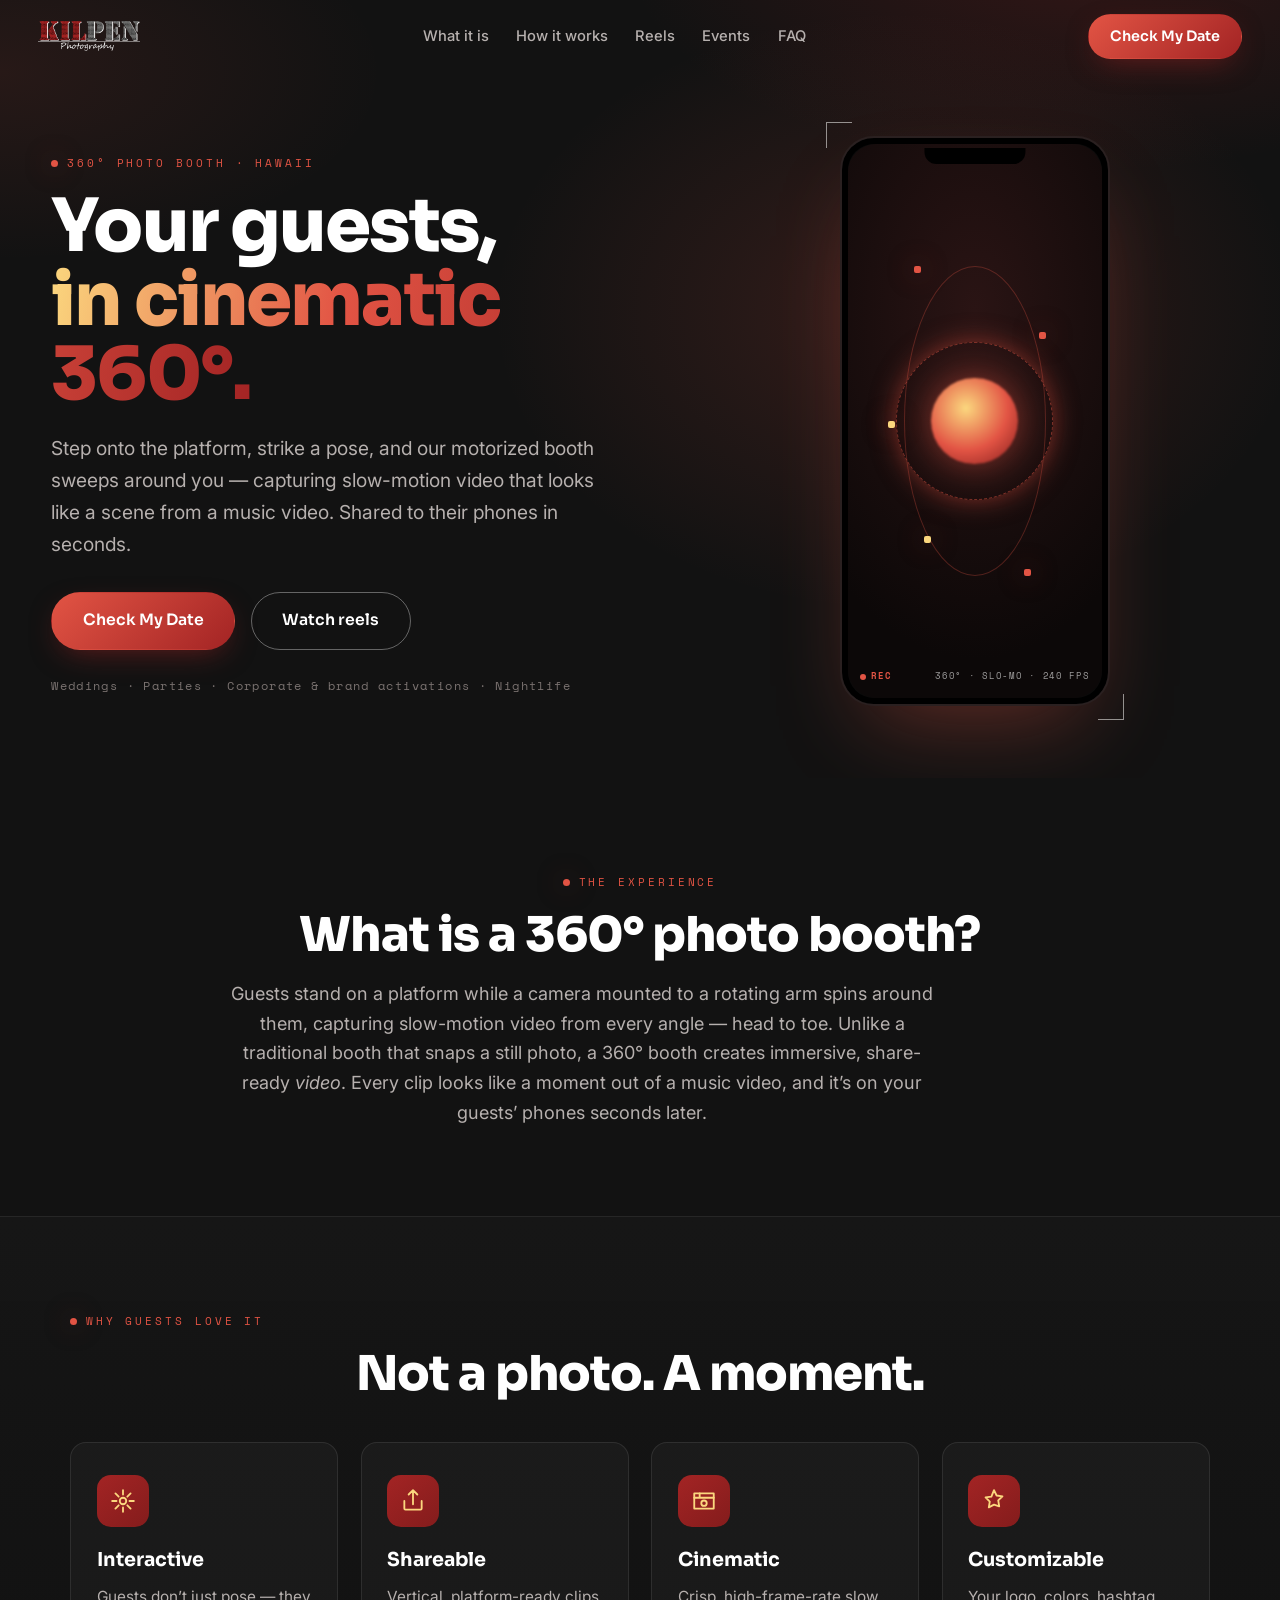
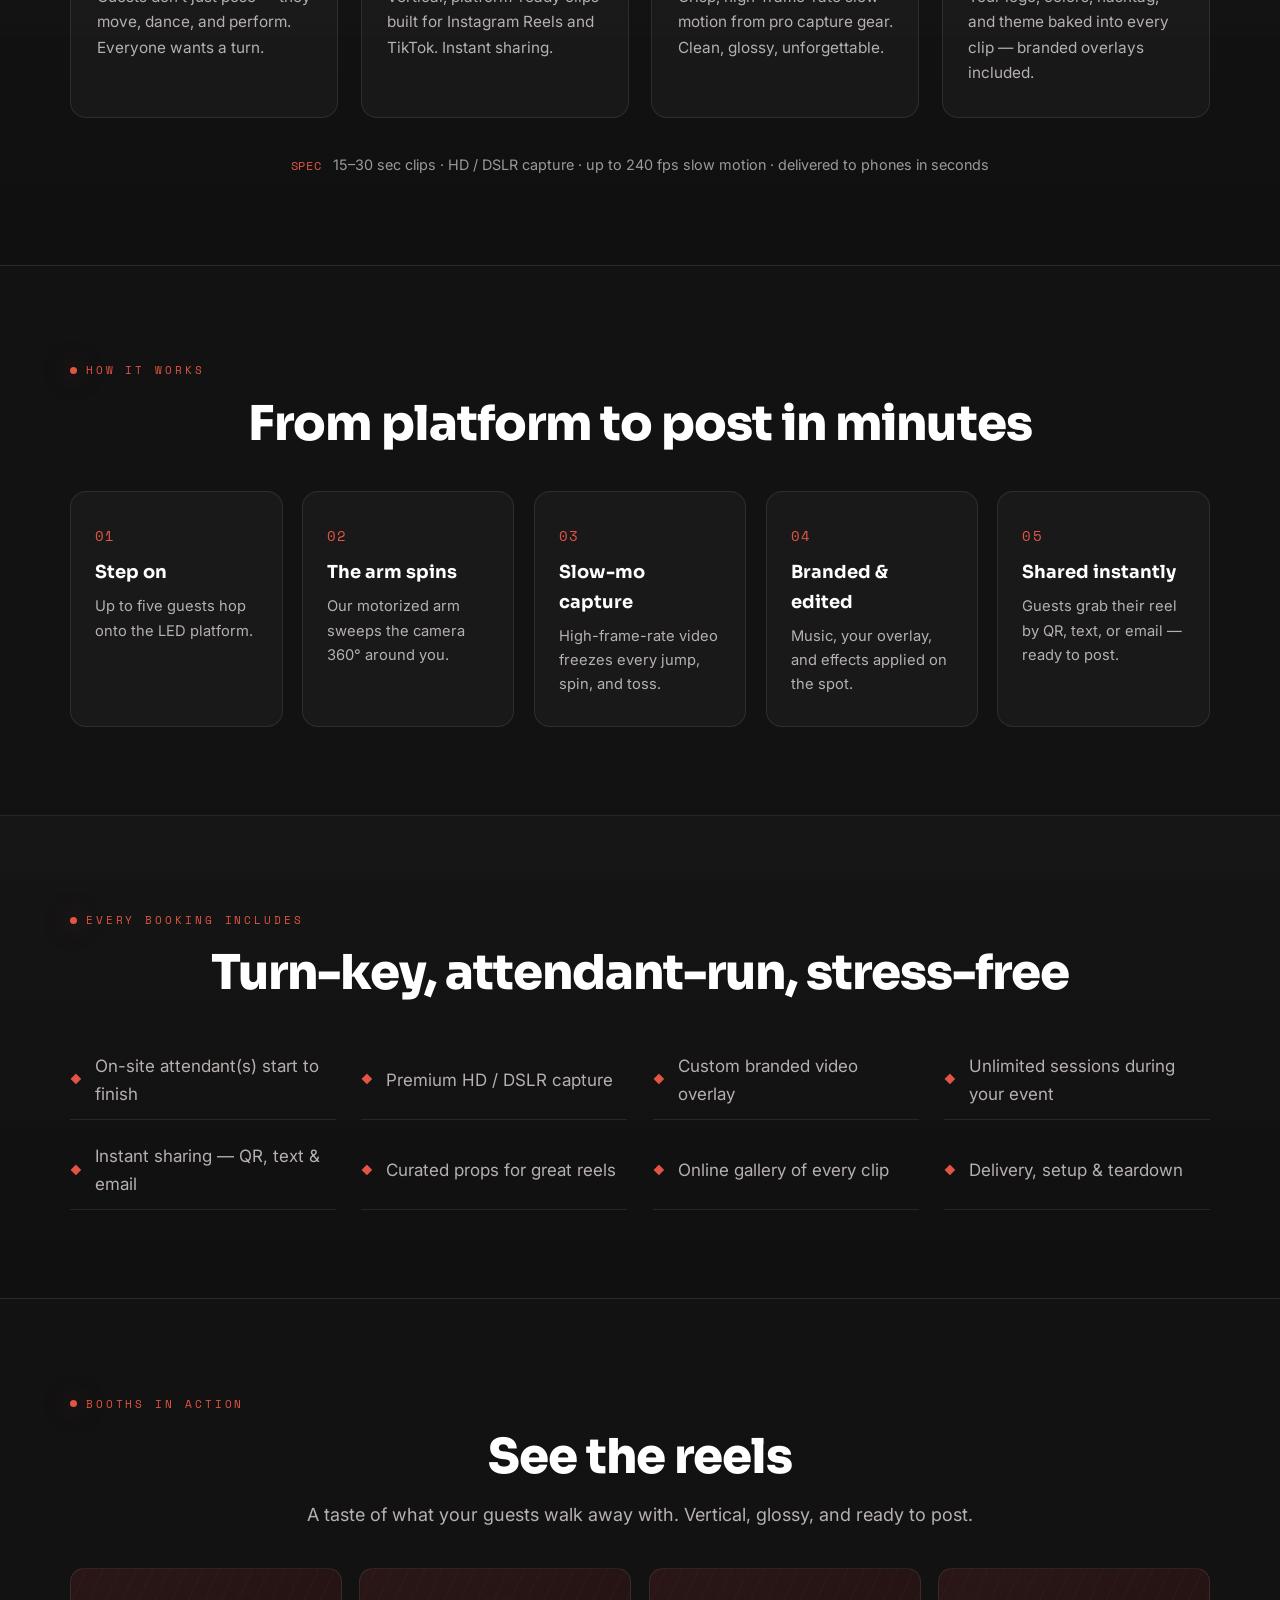
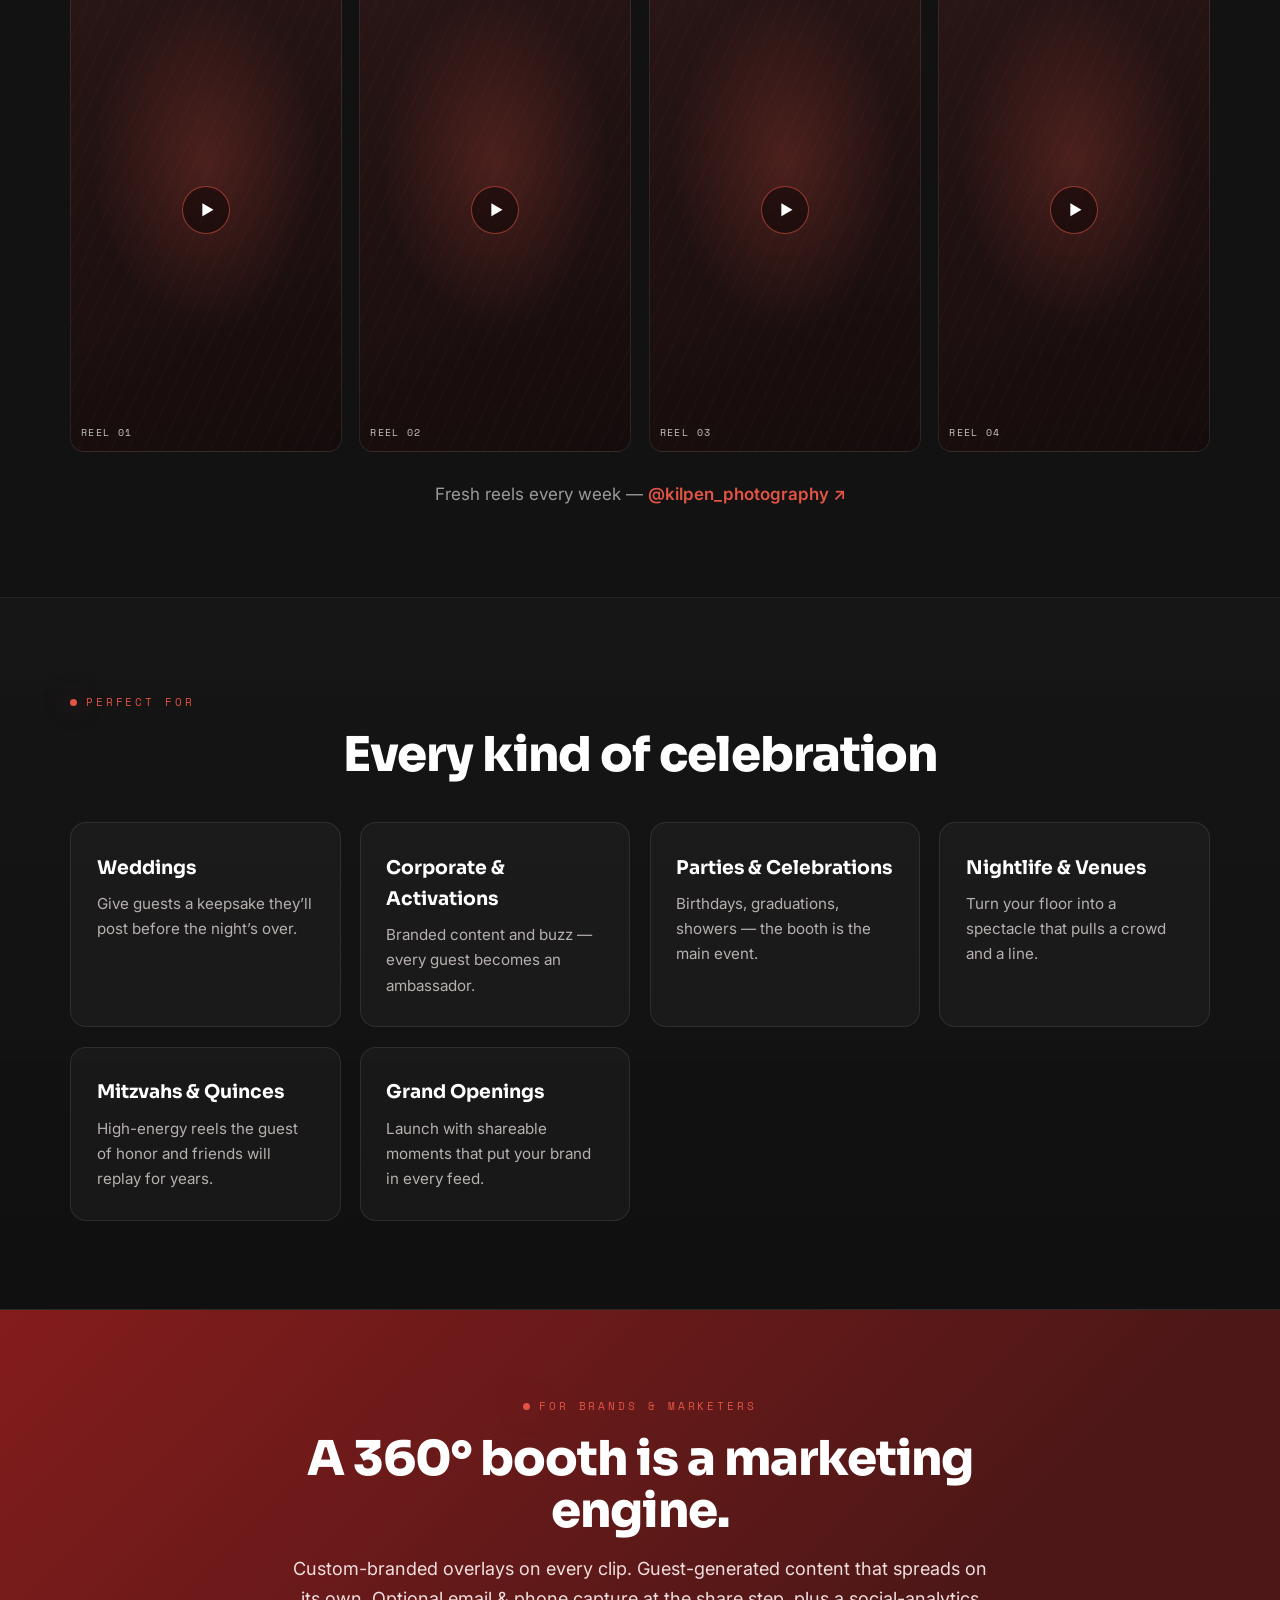
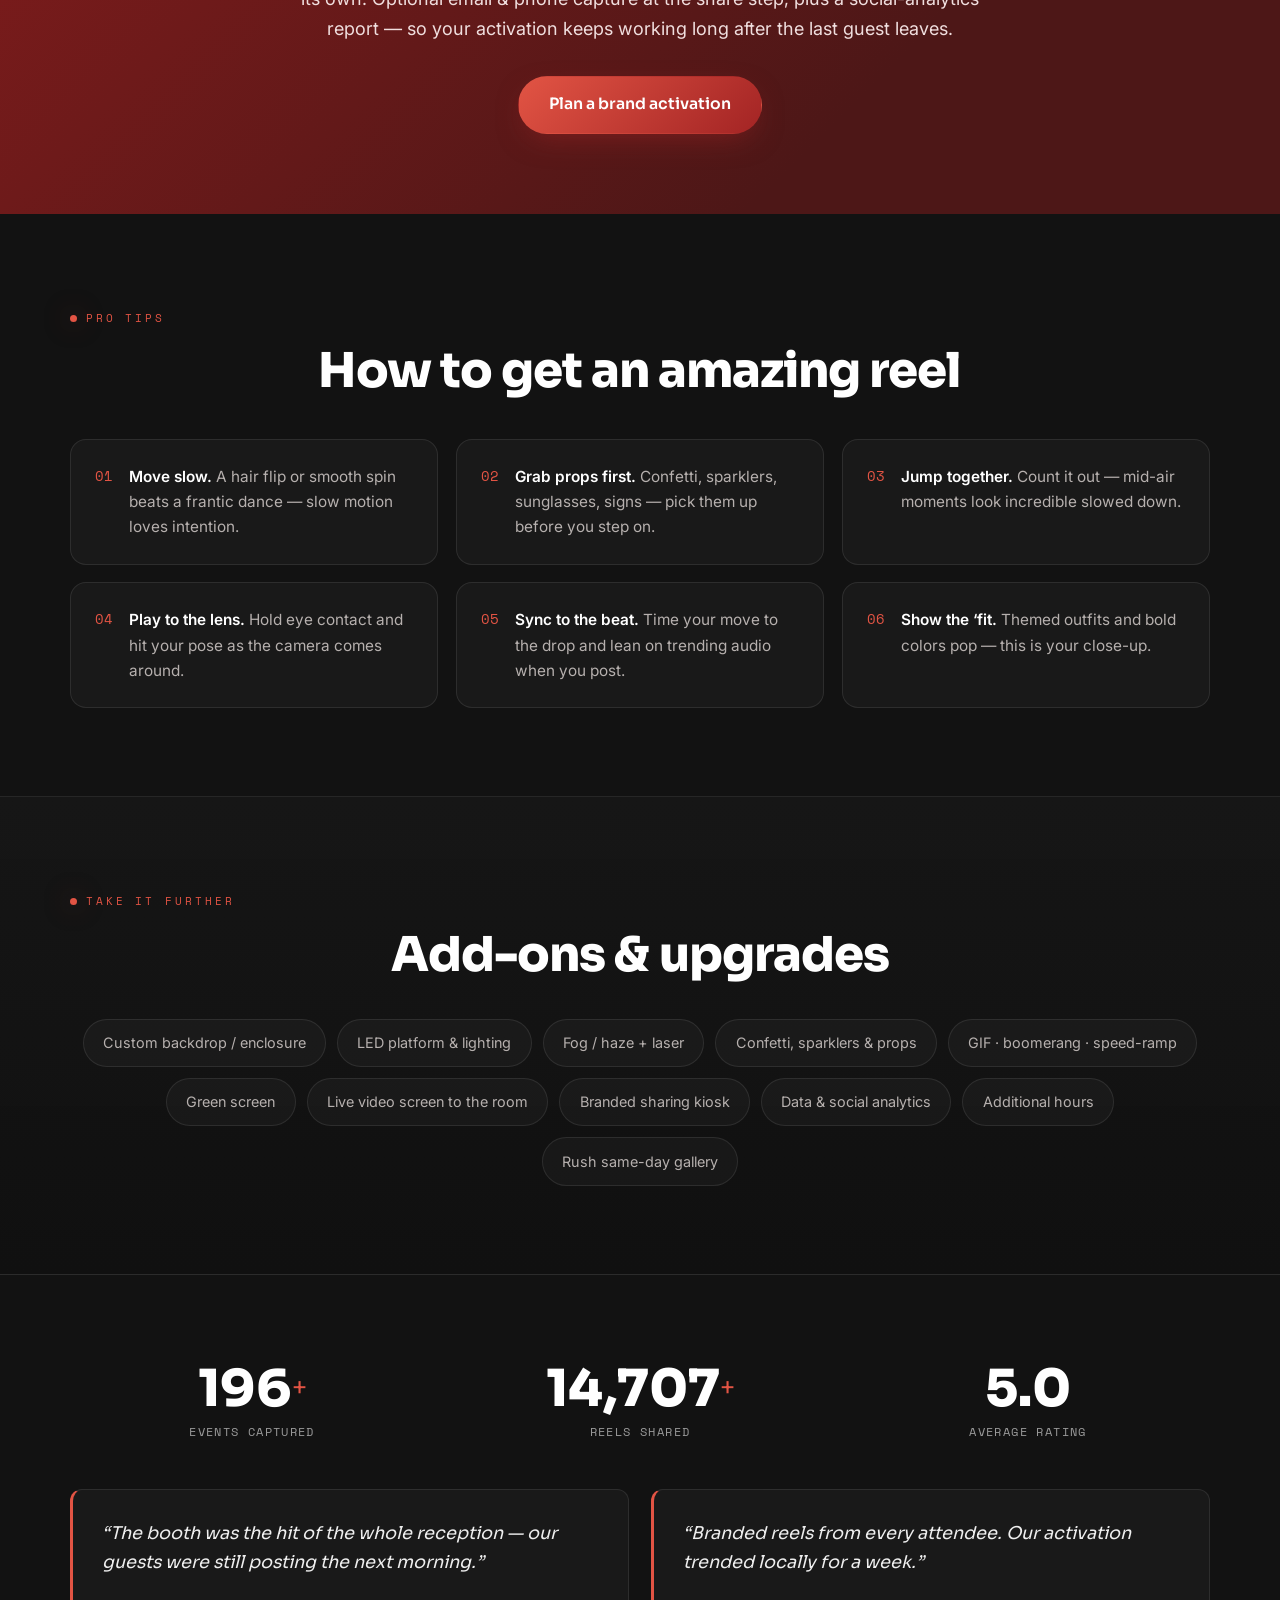
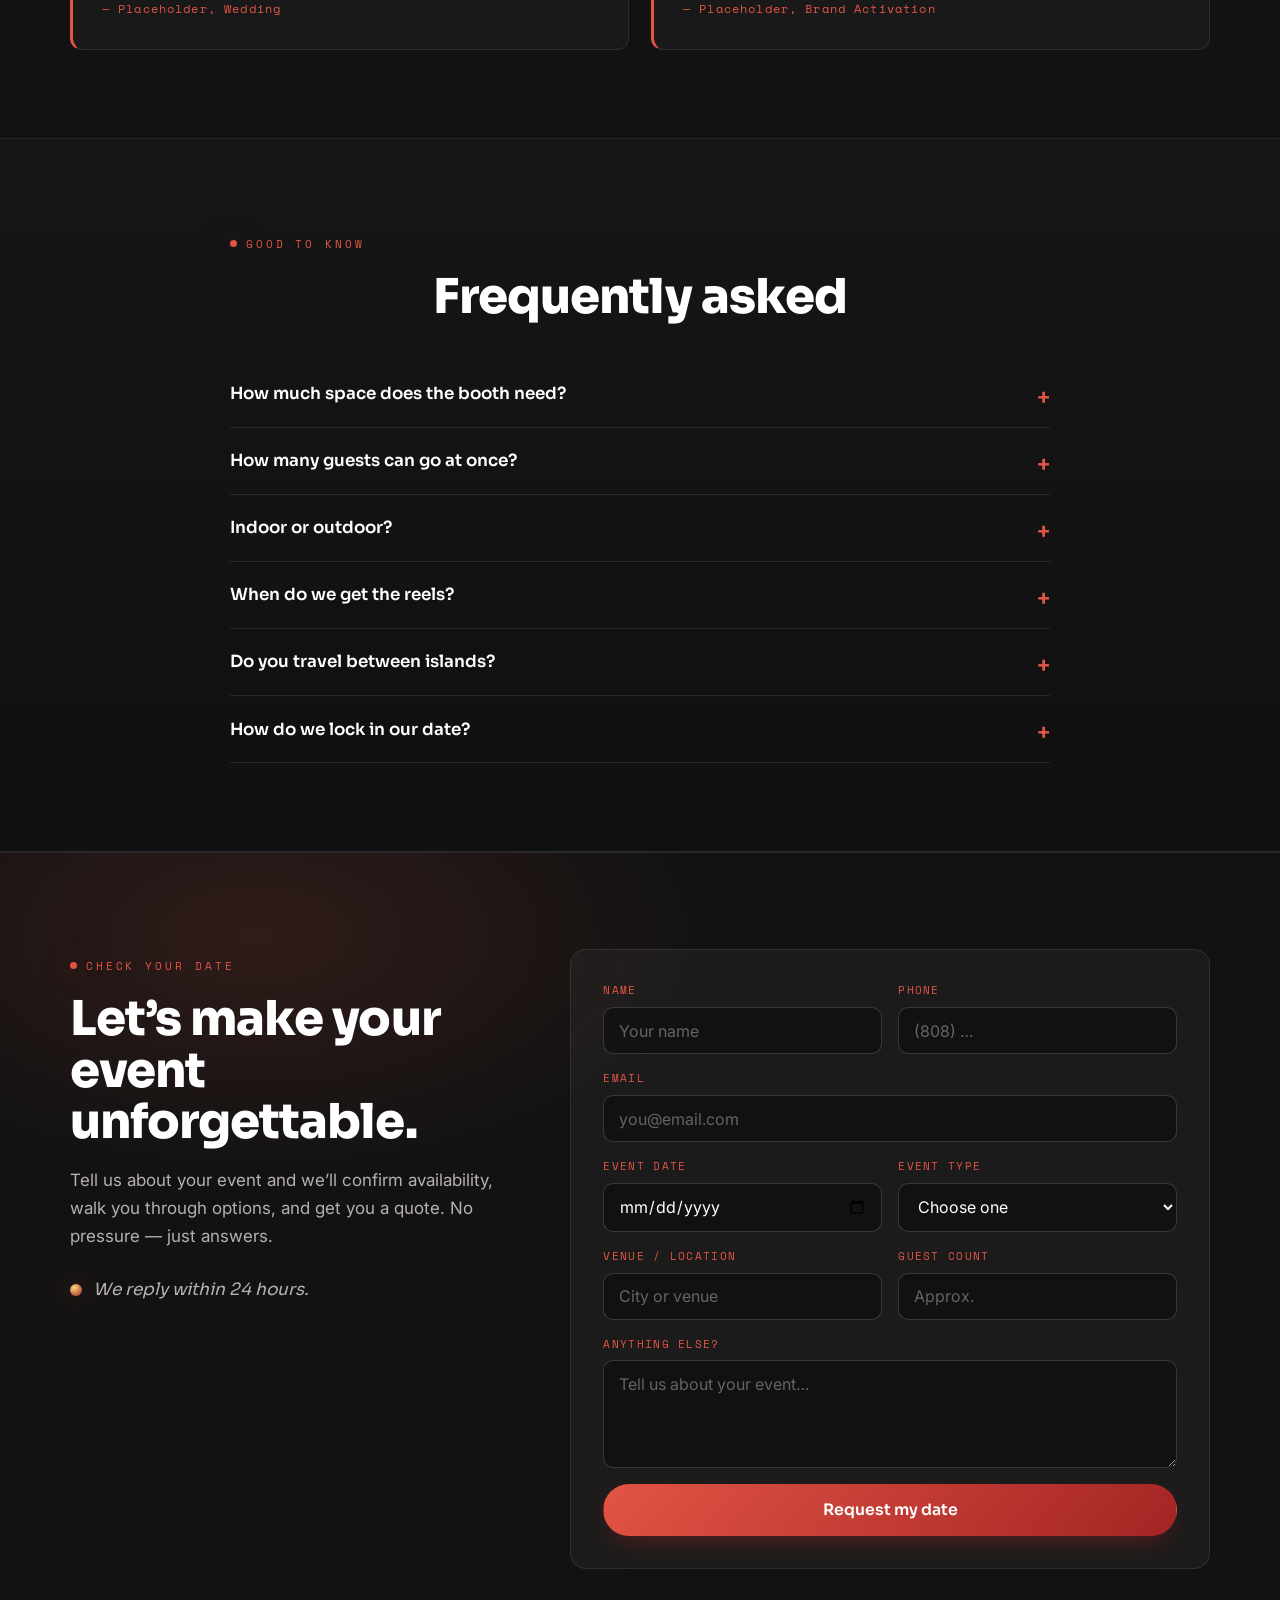
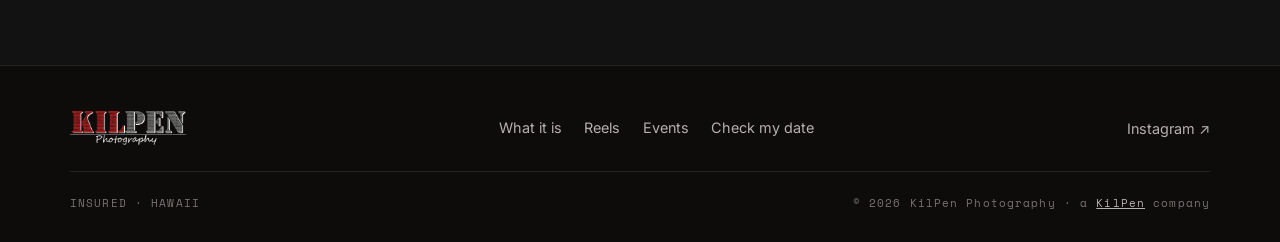
==== commit d453d887: "Scale site back to 360 photo booth only; fix Instagram handle The dual-service gateway is retired: t" ====
--- a/360/index.html
+++ b/360/index.html
@@ -2,328 +2,13 @@
 <html lang="en">
 <head>
   <meta charset="utf-8">
-  <meta name="viewport" content="width=device-width, initial-scale=1">
-  <title>360° Photo Booth — KilPen Photography | Hawaii</title>
-  <meta name="description" content="KilPen Photography's 360° photo booth captures cinematic slow-motion reels your guests share instantly. Weddings, parties & brand activations across Hawaii. Check your date.">
-  <meta name="theme-color" content="#121212">
-  <meta property="og:title" content="360° Photo Booth — KilPen Photography">
-  <meta property="og:description" content="Cinematic slow-motion 360° reels for weddings, parties & brand activations across Hawaii.">
-  <meta property="og:image" content="../assets/img/kilpen-penguin.png">
-  <link rel="icon" type="image/png" sizes="180x180" href="../assets/img/favicon-180.png">
-  <link rel="icon" type="image/png" sizes="32x32" href="../assets/img/favicon-32.png">
-  <link rel="apple-touch-icon" href="../assets/img/favicon-180.png">
-  <link rel="preconnect" href="https://fonts.googleapis.com">
-  <link rel="preconnect" href="https://fonts.gstatic.com" crossorigin>
-  <link href="https://fonts.googleapis.com/css2?family=Sora:wght@400;600;700;800&family=Inter:wght@400;500;600&family=Space+Mono:wght@400;700&display=swap" rel="stylesheet">
-  <link rel="stylesheet" href="../assets/css/booth.css">
+  <title>KilPen Photography — 360° Photo Booth</title>
+  <meta name="robots" content="noindex">
+  <meta http-equiv="refresh" content="0; url=/">
+  <link rel="canonical" href="https://kilpen.photography/">
+  <script>location.replace("/");</script>
 </head>
 <body>
-
-  <!-- ===== Nav ===== -->
-  <header class="nav" id="nav">
-    <div class="nav__inner">
-      <a class="nav__brand" href="../" aria-label="KilPen Photography home">
-        <img src="../assets/img/kilpen-wordmark-dark.png" alt="KilPen Photography" height="30">
-      </a>
-      <nav class="nav__links" id="navLinks" aria-label="Primary">
-        <a href="#what">What it is</a>
-        <a href="#how">How it works</a>
-        <a href="#reels">Reels</a>
-        <a href="#events">Events</a>
-        <a href="#faq">FAQ</a>
-      </nav>
-      <div class="nav__actions">
-        <a href="../drone/" class="nav__switch"><svg viewBox="0 0 24 24" width="14" height="14" aria-hidden="true"><path d="M4 8h13l-4-4M20 16H7l4 4" fill="none" stroke="currentColor" stroke-width="2" stroke-linecap="round" stroke-linejoin="round"/></svg> Drone</a>
-        <a href="#quote" class="btn btn--primary btn--sm">Check My Date</a>
-      </div>
-      <button class="nav__toggle" id="navToggle" aria-label="Menu" aria-expanded="false"><span></span><span></span><span></span></button>
-    </div>
-  </header>
-
-  <!-- ===== Hero ===== -->
-  <section class="hero">
-    <div class="hero__glow" aria-hidden="true"></div>
-    <div class="hero__grid">
-      <div class="hero__copy">
-        <span class="eyebrow"><i class="dot"></i>360° PHOTO BOOTH · HAWAII</span>
-        <h1 class="hero__title">Your guests,<br><span class="grad">in cinematic 360°.</span></h1>
-        <p class="hero__sub">Step onto the platform, strike a pose, and our motorized booth sweeps around you — capturing slow-motion video that looks like a scene from a music video. Shared to their phones in seconds.</p>
-        <div class="hero__cta">
-          <a href="#quote" class="btn btn--primary">Check My Date</a>
-          <a href="#reels" class="btn btn--ghost">Watch reels</a>
-        </div>
-        <p class="hero__trust">Weddings · Parties · Corporate &amp; brand activations · Nightlife</p>
-      </div>
-
-      <!-- Placeholder reel: a phone-framed 360 reel mockup (swap for a real vertical reel loop) -->
-      <div class="hero__reel" aria-hidden="true">
-        <div class="phone">
-          <div class="phone__notch"></div>
-          <div class="phone__screen">
-            <div class="reelfx">
-              <div class="reelfx__ring"></div>
-              <div class="reelfx__subject"></div>
-              <span class="reelfx__c reelfx__c1"></span>
-              <span class="reelfx__c reelfx__c2"></span>
-              <span class="reelfx__c reelfx__c3"></span>
-              <span class="reelfx__c reelfx__c4"></span>
-              <span class="reelfx__c reelfx__c5"></span>
-            </div>
-            <div class="phone__hud">
-              <span class="phone__rec"><i></i>REC</span>
-              <span>360° · SLO-MO · 240 FPS</span>
-            </div>
-          </div>
-        </div>
-        <div class="corner corner--tl"></div>
-        <div class="corner corner--br"></div>
-      </div>
-    </div>
-  </section>
-
-  <!-- ===== What is a 360 booth ===== -->
-  <section class="section" id="what">
-    <div class="container narrow center">
-      <span class="eyebrow center"><i class="dot"></i>THE EXPERIENCE</span>
-      <h2 class="section__title">What is a 360° photo booth?</h2>
-      <p class="lede">Guests stand on a platform while a camera mounted to a rotating arm spins around them, capturing slow-motion video from every angle — head to toe. Unlike a traditional booth that snaps a still photo, a 360° booth creates immersive, share-ready <em>video</em>. Every clip looks like a moment out of a music video, and it&rsquo;s on your guests&rsquo; phones seconds later.</p>
-    </div>
-  </section>
-
-  <!-- ===== Why / four pillars ===== -->
-  <section class="section section--alt" id="why">
-    <div class="container">
-      <span class="eyebrow center"><i class="dot"></i>WHY GUESTS LOVE IT</span>
-      <h2 class="section__title center">Not a photo. A moment.</h2>
-      <div class="pillars">
-        <article class="pillar reveal">
-          <div class="pillar__icon"><svg viewBox="0 0 24 24"><path d="M12 2v4M12 18v4M2 12h4M18 12h4M5 5l3 3M16 16l3 3M19 5l-3 3M8 16l-3 3"/><circle cx="12" cy="12" r="3"/></svg></div>
-          <h3>Interactive</h3>
-          <p>Guests don&rsquo;t just pose — they move, dance, and perform. Everyone wants a turn.</p>
-        </article>
-        <article class="pillar reveal delay-1">
-          <div class="pillar__icon"><svg viewBox="0 0 24 24"><path d="M4 12v7a1 1 0 0 0 1 1h14a1 1 0 0 0 1-1v-7M16 6l-4-4-4 4M12 2v13"/></svg></div>
-          <h3>Shareable</h3>
-          <p>Vertical, platform-ready clips built for Instagram Reels and TikTok. Instant sharing.</p>
-        </article>
-        <article class="pillar reveal delay-2">
-          <div class="pillar__icon"><svg viewBox="0 0 24 24"><path d="M3 5h18v14H3z"/><path d="M3 9h18M8 5v4"/><circle cx="12" cy="14" r="2.5"/></svg></div>
-          <h3>Cinematic</h3>
-          <p>Crisp, high-frame-rate slow motion from pro capture gear. Clean, glossy, unforgettable.</p>
-        </article>
-        <article class="pillar reveal delay-3">
-          <div class="pillar__icon"><svg viewBox="0 0 24 24"><path d="M12 2l2.4 4.9 5.4.8-3.9 3.8.9 5.4L12 15.4 7.2 17.9l.9-5.4L4.2 8.7l5.4-.8z"/></svg></div>
-          <h3>Customizable</h3>
-          <p>Your logo, colors, hashtag, and theme baked into every clip — branded overlays included.</p>
-        </article>
-      </div>
-      <p class="spec-note center"><span class="mono">SPEC</span> 15–30&nbsp;sec clips · HD / DSLR capture · up to 240&nbsp;fps slow motion · delivered to phones in seconds</p>
-    </div>
-  </section>
-
-  <!-- ===== How it works ===== -->
-  <section class="section" id="how">
-    <div class="container">
-      <span class="eyebrow center"><i class="dot"></i>HOW IT WORKS</span>
-      <h2 class="section__title center">From platform to post in minutes</h2>
-      <ol class="steps">
-        <li class="step reveal"><span class="step__n">01</span><h3>Step on</h3><p>Up to five guests hop onto the LED platform.</p></li>
-        <li class="step reveal delay-1"><span class="step__n">02</span><h3>The arm spins</h3><p>Our motorized arm sweeps the camera 360° around you.</p></li>
-        <li class="step reveal delay-2"><span class="step__n">03</span><h3>Slow-mo capture</h3><p>High-frame-rate video freezes every jump, spin, and toss.</p></li>
-        <li class="step reveal delay-3"><span class="step__n">04</span><h3>Branded &amp; edited</h3><p>Music, your overlay, and effects applied on the spot.</p></li>
-        <li class="step reveal delay-4"><span class="step__n">05</span><h3>Shared instantly</h3><p>Guests grab their reel by QR, text, or email — ready to post.</p></li>
-      </ol>
-    </div>
-  </section>
-
-  <!-- ===== What's included ===== -->
-  <section class="section section--alt" id="included">
-    <div class="container">
-      <span class="eyebrow center"><i class="dot"></i>EVERY BOOKING INCLUDES</span>
-      <h2 class="section__title center">Turn-key, attendant-run, stress-free</h2>
-      <ul class="included">
-        <li class="reveal"><span>◆</span>On-site attendant(s) start to finish</li>
-        <li class="reveal"><span>◆</span>Premium HD / DSLR capture</li>
-        <li class="reveal"><span>◆</span>Custom branded video overlay</li>
-        <li class="reveal"><span>◆</span>Unlimited sessions during your event</li>
-        <li class="reveal"><span>◆</span>Instant sharing — QR, text &amp; email</li>
-        <li class="reveal"><span>◆</span>Curated props for great reels</li>
-        <li class="reveal"><span>◆</span>Online gallery of every clip</li>
-        <li class="reveal"><span>◆</span>Delivery, setup &amp; teardown</li>
-      </ul>
-    </div>
-  </section>
-
-  <!-- ===== Reels gallery ===== -->
-  <section class="section" id="reels">
-    <div class="container">
-      <span class="eyebrow center"><i class="dot"></i>BOOTHS IN ACTION</span>
-      <h2 class="section__title center">See the reels</h2>
-      <p class="lede center">A taste of what your guests walk away with. Vertical, glossy, and ready to post.</p>
-      <!-- [CONFIRM] Placeholder reel tiles — swap each for a real 9:16 reel (video/poster) or an embedded Instagram feed -->
-      <div class="reels">
-        <div class="reel reveal"><span class="reel__play">▶</span><span class="reel__tag">REEL 01</span></div>
-        <div class="reel reveal delay-1"><span class="reel__play">▶</span><span class="reel__tag">REEL 02</span></div>
-        <div class="reel reveal delay-2"><span class="reel__play">▶</span><span class="reel__tag">REEL 03</span></div>
-        <div class="reel reveal delay-3"><span class="reel__play">▶</span><span class="reel__tag">REEL 04</span></div>
-      </div>
-      <p class="reels__follow">Fresh reels every week —
-        <a href="https://instagram.com/kilpenphotography" rel="noopener">@kilpenphotography ↗</a>
-      </p>
-    </div>
-  </section>
-
-  <!-- ===== Event types ===== -->
-  <section class="section section--alt" id="events">
-    <div class="container">
-      <span class="eyebrow center"><i class="dot"></i>PERFECT FOR</span>
-      <h2 class="section__title center">Every kind of celebration</h2>
-      <div class="events">
-        <article class="event reveal"><h3>Weddings</h3><p>Give guests a keepsake they&rsquo;ll post before the night&rsquo;s over.</p></article>
-        <article class="event reveal delay-1"><h3>Corporate &amp; Activations</h3><p>Branded content and buzz — every guest becomes an ambassador.</p></article>
-        <article class="event reveal delay-2"><h3>Parties &amp; Celebrations</h3><p>Birthdays, graduations, showers — the booth is the main event.</p></article>
-        <article class="event reveal delay-3"><h3>Nightlife &amp; Venues</h3><p>Turn your floor into a spectacle that pulls a crowd and a line.</p></article>
-        <article class="event reveal"><h3>Mitzvahs &amp; Quinces</h3><p>High-energy reels the guest of honor and friends will replay for years.</p></article>
-        <article class="event reveal delay-1"><h3>Grand Openings</h3><p>Launch with shareable moments that put your brand in every feed.</p></article>
-      </div>
-    </div>
-  </section>
-
-  <!-- ===== Corporate / brand-activation band ===== -->
-  <section class="cta-band">
-    <div class="container narrow center">
-      <span class="eyebrow center"><i class="dot"></i>FOR BRANDS &amp; MARKETERS</span>
-      <h2 class="section__title">A 360° booth is a marketing engine.</h2>
-      <p class="lede">Custom-branded overlays on every clip. Guest-generated content that spreads on its own. Optional email &amp; phone capture at the share step, plus a social-analytics report — so your activation keeps working long after the last guest leaves.</p>
-      <a href="#quote" class="btn btn--primary">Plan a brand activation</a>
-    </div>
-  </section>
-
-  <!-- ===== Tips ===== -->
-  <section class="section" id="tips">
-    <div class="container">
-      <span class="eyebrow center"><i class="dot"></i>PRO TIPS</span>
-      <h2 class="section__title center">How to get an amazing reel</h2>
-      <div class="tips">
-        <div class="tip reveal"><span class="tip__n">01</span><p><strong>Move slow.</strong> A hair flip or smooth spin beats a frantic dance — slow motion loves intention.</p></div>
-        <div class="tip reveal delay-1"><span class="tip__n">02</span><p><strong>Grab props first.</strong> Confetti, sparklers, sunglasses, signs — pick them up before you step on.</p></div>
-        <div class="tip reveal delay-2"><span class="tip__n">03</span><p><strong>Jump together.</strong> Count it out — mid-air moments look incredible slowed down.</p></div>
-        <div class="tip reveal delay-3"><span class="tip__n">04</span><p><strong>Play to the lens.</strong> Hold eye contact and hit your pose as the camera comes around.</p></div>
-        <div class="tip reveal"><span class="tip__n">05</span><p><strong>Sync to the beat.</strong> Time your move to the drop and lean on trending audio when you post.</p></div>
-        <div class="tip reveal delay-1"><span class="tip__n">06</span><p><strong>Show the &lsquo;fit.</strong> Themed outfits and bold colors pop — this is your close-up.</p></div>
-      </div>
-    </div>
-  </section>
-
-  <!-- ===== Add-ons ===== -->
-  <section class="section section--alt" id="addons">
-    <div class="container">
-      <span class="eyebrow center"><i class="dot"></i>TAKE IT FURTHER</span>
-      <h2 class="section__title center">Add-ons &amp; upgrades</h2>
-      <div class="chips">
-        <span class="chip reveal">Custom backdrop / enclosure</span>
-        <span class="chip reveal">LED platform &amp; lighting</span>
-        <span class="chip reveal">Fog / haze + laser</span>
-        <span class="chip reveal">Confetti, sparklers &amp; props</span>
-        <span class="chip reveal">GIF · boomerang · speed-ramp</span>
-        <span class="chip reveal">Green screen</span>
-        <span class="chip reveal">Live video screen to the room</span>
-        <span class="chip reveal">Branded sharing kiosk</span>
-        <span class="chip reveal">Data &amp; social analytics</span>
-        <span class="chip reveal">Additional hours</span>
-        <span class="chip reveal">Rush same-day gallery</span>
-      </div>
-    </div>
-  </section>
-
-  <!-- ===== Social proof ===== -->
-  <section class="section" id="loved">
-    <div class="container">
-      <div class="stats">
-        <div class="stat reveal"><span class="stat__v" data-count="200">0</span><span class="stat__plus">+</span><span class="stat__l">events captured</span></div>
-        <div class="stat reveal delay-1"><span class="stat__v" data-count="15000">0</span><span class="stat__plus">+</span><span class="stat__l">reels shared</span></div>
-        <div class="stat reveal delay-2"><span class="stat__v">5.0</span><span class="stat__l">average rating</span></div>
-      </div>
-      <!-- [CONFIRM] Placeholder testimonials — replace with real client quotes -->
-      <div class="quotes">
-        <blockquote class="reveal"><p>“The booth was the hit of the whole reception — our guests were still posting the next morning.”</p><cite>— Placeholder, Wedding</cite></blockquote>
-        <blockquote class="reveal delay-1"><p>“Branded reels from every attendee. Our activation trended locally for a week.”</p><cite>— Placeholder, Brand Activation</cite></blockquote>
-      </div>
-    </div>
-  </section>
-
-  <!-- ===== FAQ ===== -->
-  <section class="section section--alt" id="faq">
-    <div class="container narrow">
-      <span class="eyebrow center"><i class="dot"></i>GOOD TO KNOW</span>
-      <h2 class="section__title center">Frequently asked</h2>
-      <div class="faq">
-        <details class="reveal"><summary>How much space does the booth need?</summary><p>About a 10×10&nbsp;ft area with a standard power outlet nearby. We handle the rest. <span class="mono">[confirm]</span></p></details>
-        <details class="reveal"><summary>How many guests can go at once?</summary><p>Up to five comfortably on the platform, depending on the setup. <span class="mono">[confirm]</span></p></details>
-        <details class="reveal"><summary>Indoor or outdoor?</summary><p>Both — outdoor setups just need level ground and weather permitting.</p></details>
-        <details class="reveal"><summary>When do we get the reels?</summary><p>Instantly at the event via QR, text, or email, plus a full online gallery within 48&nbsp;hours. <span class="mono">[confirm]</span></p></details>
-        <details class="reveal"><summary>Do you travel between islands?</summary><p>Yes — we serve events across the Hawaiian Islands; travel is quoted per event. <span class="mono">[confirm]</span></p></details>
-        <details class="reveal"><summary>How do we lock in our date?</summary><p>Send a quote request below and we&rsquo;ll confirm availability and hold your date. We reply within 24&nbsp;hours.</p></details>
-      </div>
-    </div>
-  </section>
-
-  <!-- ===== Quote form ===== -->
-  <section class="quote" id="quote">
-    <div class="container quote__grid">
-      <div class="quote__copy">
-        <span class="eyebrow"><i class="dot"></i>CHECK YOUR DATE</span>
-        <h2 class="section__title">Let&rsquo;s make your event unforgettable.</h2>
-        <p>Tell us about your event and we&rsquo;ll confirm availability, walk you through options, and get you a quote. No pressure — just answers.</p>
-        <p class="quote__promise"><span class="sunrise-dot" aria-hidden="true"></span>We reply within 24 hours.</p>
-      </div>
-      <!-- [CONFIG] Wire action to a real endpoint (Apps Script / Formspree / Worker) delivering to photo@kilpen.com -->
-      <form class="quote__form" id="quoteForm" novalidate>
-        <div class="row2">
-          <label><span>Name</span><input type="text" name="name" placeholder="Your name" required></label>
-          <label><span>Phone</span><input type="tel" name="phone" placeholder="(808) …"></label>
-        </div>
-        <label><span>Email</span><input type="email" name="email" placeholder="you@email.com" required></label>
-        <div class="row2">
-          <label><span>Event date</span><input type="date" name="date"></label>
-          <label><span>Event type</span>
-            <select name="type">
-              <option value="" disabled selected>Choose one</option>
-              <option>Wedding</option><option>Corporate / brand activation</option>
-              <option>Party / celebration</option><option>Nightlife / venue</option>
-              <option>Mitzvah / quinceañera</option><option>Other</option>
-            </select>
-          </label>
-        </div>
-        <div class="row2">
-          <label><span>Venue / location</span><input type="text" name="location" placeholder="City or venue"></label>
-          <label><span>Guest count</span><input type="text" name="guests" placeholder="Approx."></label>
-        </div>
-        <label><span>Anything else?</span><textarea name="message" rows="4" placeholder="Tell us about your event…"></textarea></label>
-        <button type="submit" class="btn btn--primary btn--full">Request my date</button>
-        <p class="quote__ok" id="quoteOk" hidden>Thanks! Your request is in — we&rsquo;ll be in touch within 24 hours. <span class="mono">(demo — form endpoint not yet connected)</span></p>
-      </form>
-    </div>
-  </section>
-
-  <!-- ===== Footer ===== -->
-  <footer class="foot">
-    <div class="container foot__inner">
-      <a href="../" class="foot__brand"><img src="../assets/img/kilpen-wordmark-dark.png" alt="KilPen Photography" height="34"></a>
-      <nav class="foot__links" aria-label="Footer">
-        <a href="#what">What it is</a><a href="#reels">Reels</a><a href="#events">Events</a>
-        <a href="#quote">Check my date</a><a href="../drone/">Drone aerial</a>
-      </nav>
-      <div class="foot__social">
-        <a href="https://instagram.com/kilpenphotography" rel="noopener">Instagram ↗</a>
-      </div>
-    </div>
-    <div class="container foot__legal">
-      <span>FAA PART 107 · INSURED · HAWAII</span>
-      <span>© <span id="yr"></span> KilPen Photography · a <a href="https://kilpen.com" rel="noopener">KilPen</a> company</span>
-    </div>
-  </footer>
-
-  <script src="../assets/js/booth.js"></script>
+  <p>The 360° Photo Booth now lives at our front door — <a href="/">kilpen.photography</a>.</p>
 </body>
 </html>
